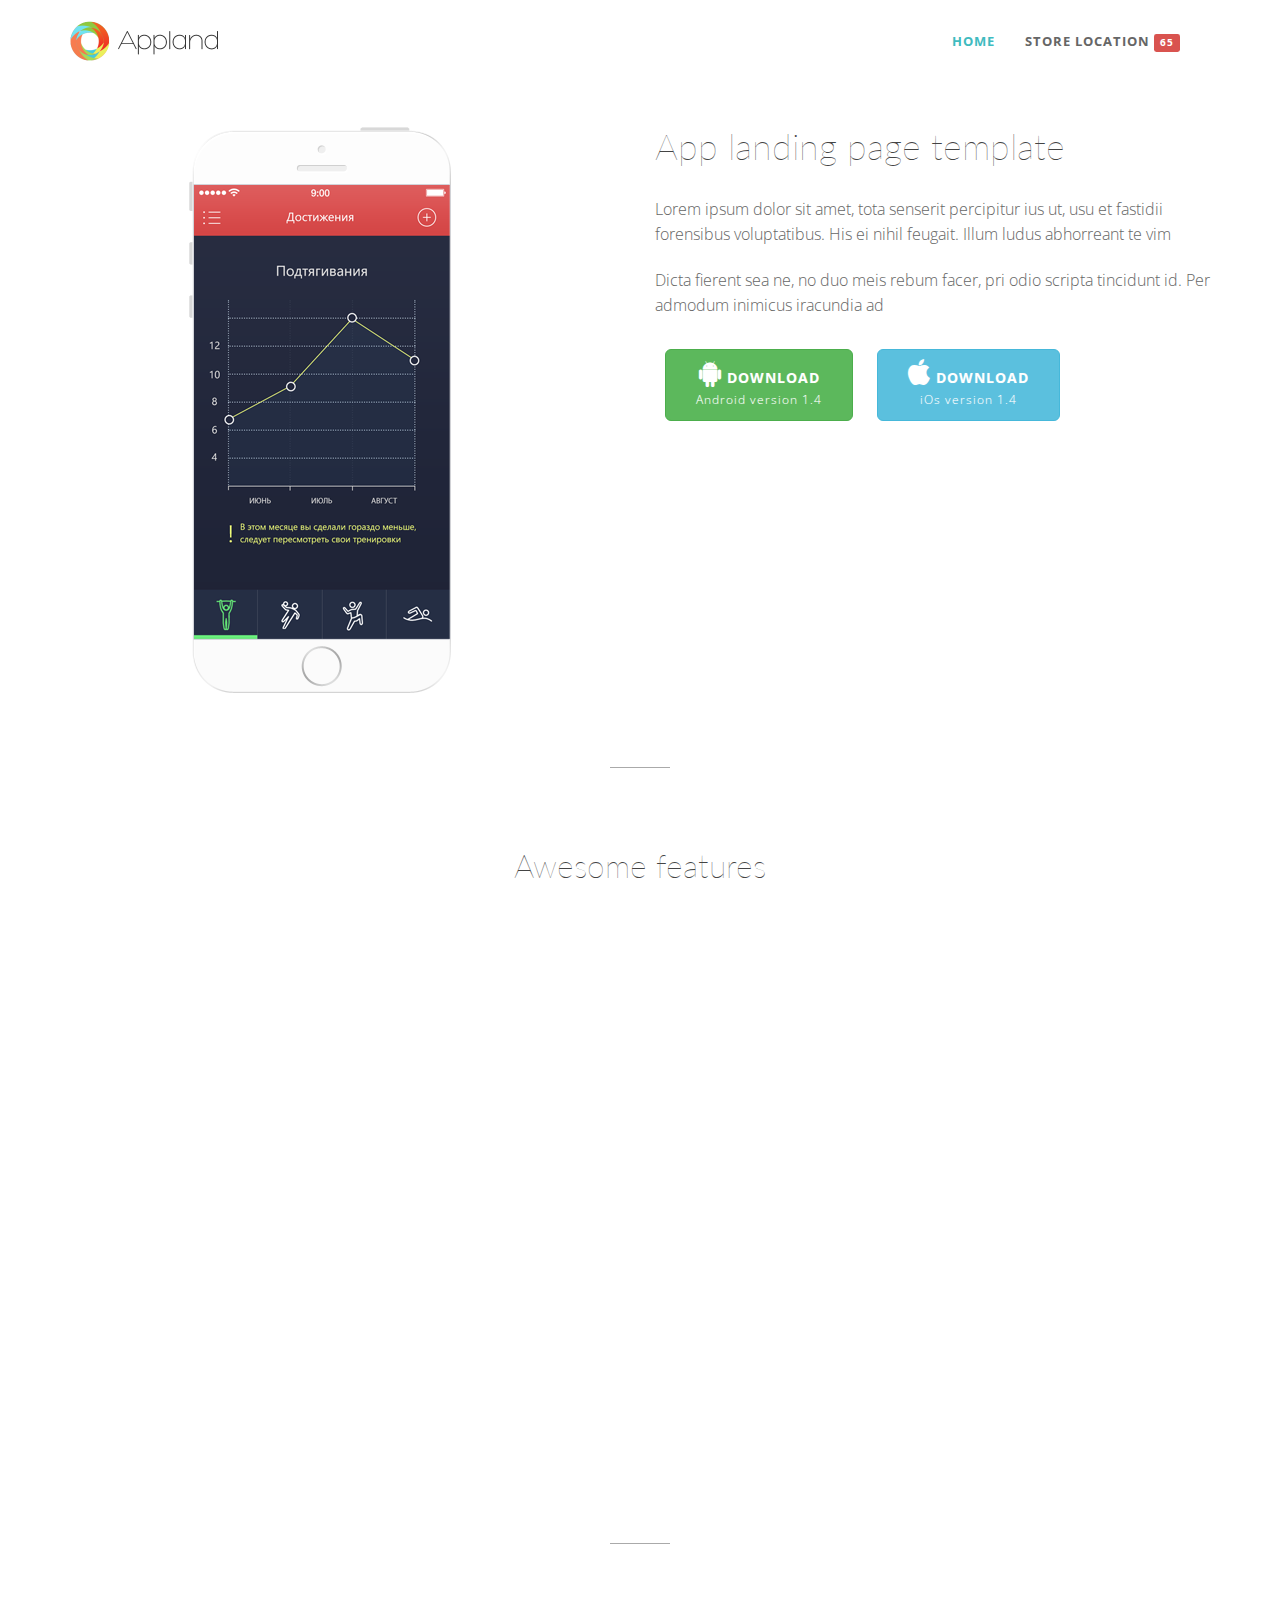
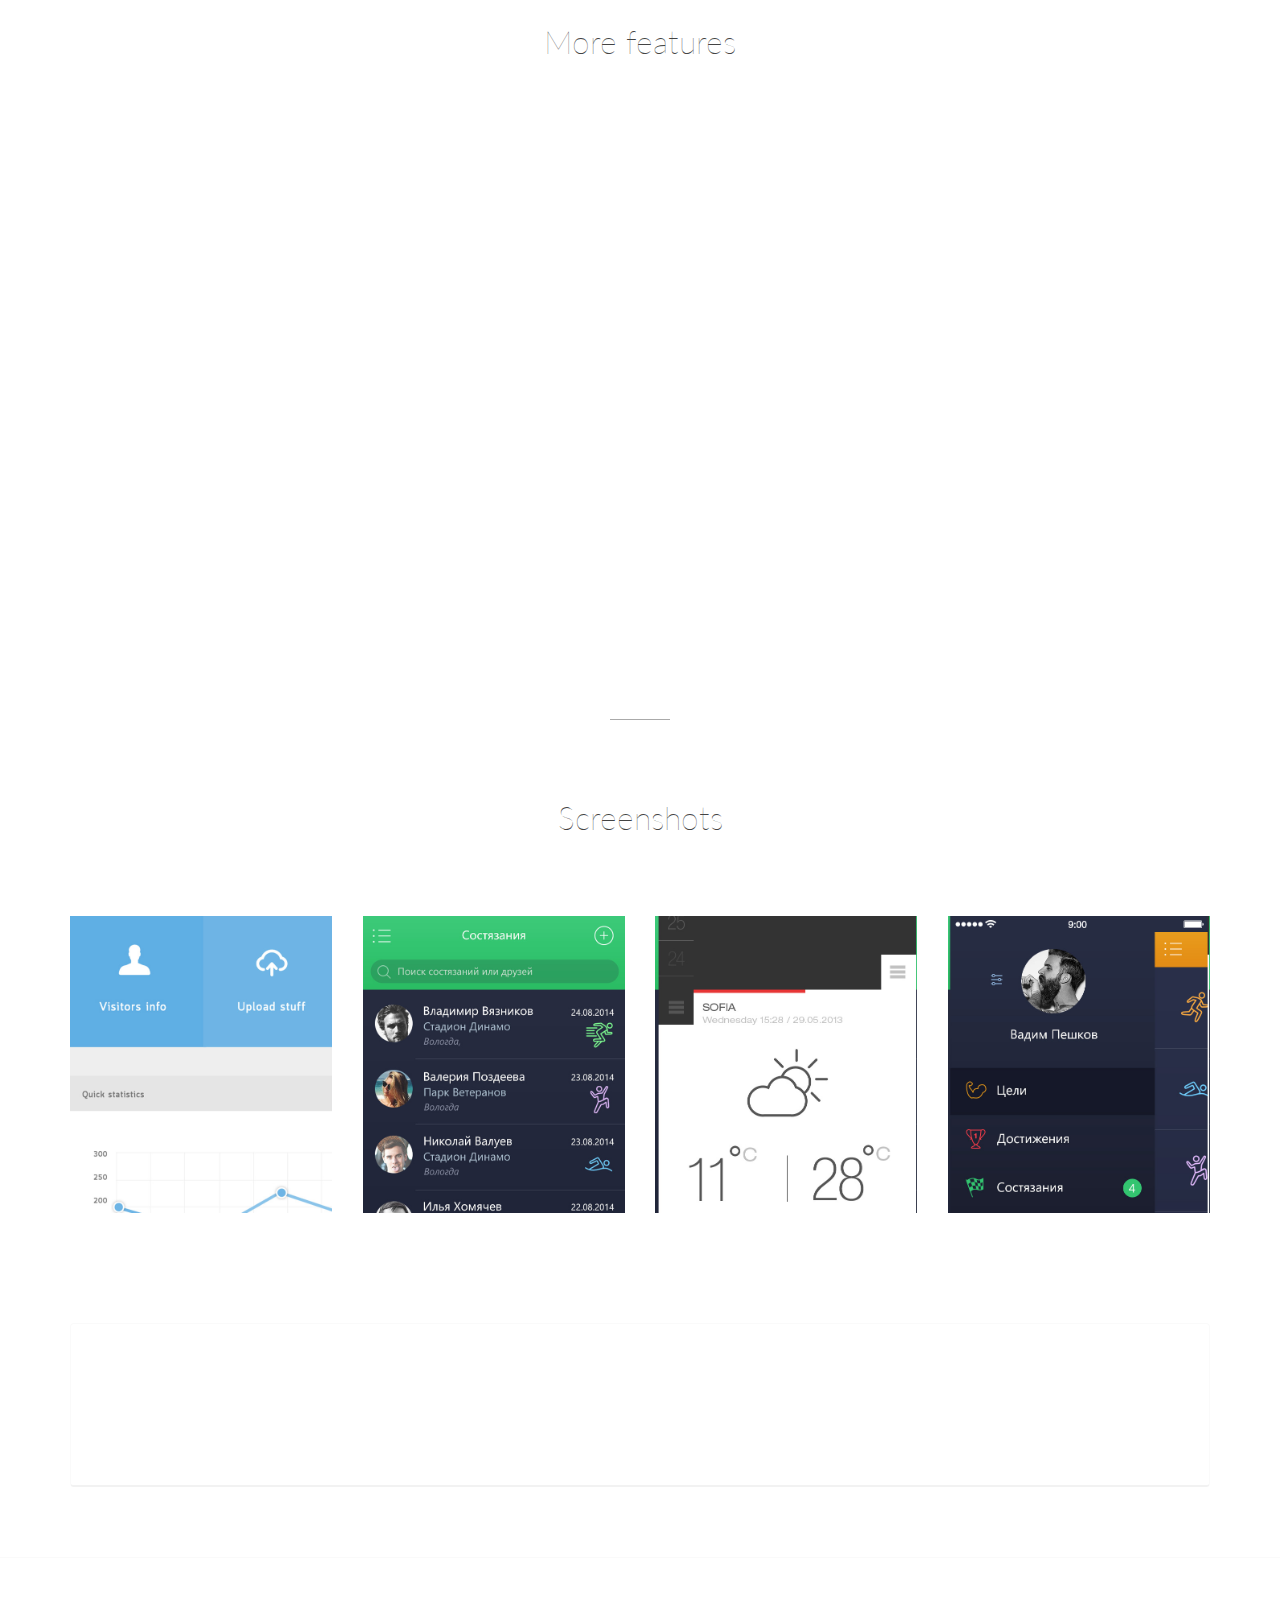
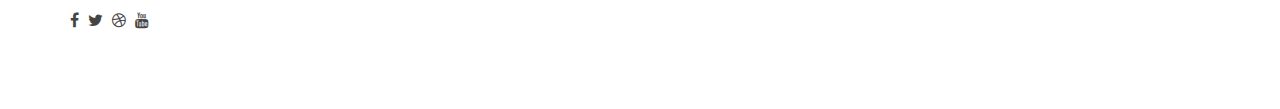
==== albanianenglish/index.html @ ffccd9a3 "1" ====
<!DOCTYPE html>
<html lang="en">

<head>
    <meta charset="utf-8">
    <meta name="viewport" content="width=device-width, initial-scale=1.0">
    <meta name="description" content="">
    <meta name="author" content="">

    <title>Appland landing page template for app</title>
	
    <!-- css -->
    <link href="css/bootstrap.min.css" rel="stylesheet" type="text/css">
    <link href="font-awesome/css/font-awesome.min.css" rel="stylesheet" type="text/css" />
	<link href="css/nivo-lightbox.css" rel="stylesheet" />
	<link href="css/nivo-lightbox-theme/default/default.css" rel="stylesheet" type="text/css" />
	<link href="css/animate.css" rel="stylesheet" />
    <link href="css/style.css" rel="stylesheet">

	<!-- template skin -->
	<link id="t-colors" href="color/default.css" rel="stylesheet">
    
    <!-- =======================================================
        Theme Name: Appland
        Theme URL: https://bootstrapmade.com/free-bootstrap-app-landing-page-template/
        Author: BootstrapMade
        Author URL: https://bootstrapmade.com
    ======================================================= -->
</head>

<body id="page-top" data-spy="scroll" data-target=".navbar-custom">


<div id="wrapper">
	
    <nav class="navbar navbar-custom" role="navigation">
        <div class="container navigation">
		
            <div class="navbar-header page-scroll">
                <button type="button" class="navbar-toggle" data-toggle="collapse" data-target=".navbar-main-collapse">
                    <i class="fa fa-bars"></i>
                </button>
                <a class="navbar-brand" href="index.html">
                    <img src="img/logo.png" alt="" width="150" height="40" />
                </a>
            </div>

            <!-- Collect the nav links, forms, and other content for toggling -->
            <div class="collapse navbar-collapse navbar-right navbar-main-collapse">
			  <ul class="nav navbar-nav">
				<li><div id="cart"></div></li>
				<li class="active"><a href="#intro">Home</a></li>
				<li><a href="#">Store location <span class="label label-danger">65</span></a> </li>

			  </ul>
            </div>
            <!-- /.navbar-collapse -->

        </div>
        <!-- /.container -->
    </nav>
	
	<!-- Section: intro -->
    <section id="intro" class="intro">
		<div class="intro-content">
			<div class="container">
				
				<div class="row">
					<div class="col-sm-6 col-md-6 col-lg-6">
					<div class="wow fadeInDown" data-wow-offset="0" data-wow-delay="0.1s">
						<img src="img/iphone.png" class="img-responsive" alt="" />

					</div>
					</div>
					<div class="col-sm-6 col-md-6 col-lg-6 slogan">
						<div class="wow fadeInUp" data-wow-duration="2s" data-wow-delay="0.2s">
						<h2>App landing page template</h2>
						<p>
						Lorem ipsum dolor sit amet, tota senserit percipitur ius ut, usu et fastidii forensibus voluptatibus. His ei nihil feugait. Illum ludus abhorreant te vim
						
						</p>
						<p>
						Dicta fierent sea ne, no duo meis rebum facer, pri odio scripta tincidunt id. Per admodum inimicus iracundia ad
						</p>
						</div>
						<div class="buttons">
						<a href="#" class="btn btn-success btn-lg wow fadeInLeft" data-wow-duration="2s" data-wow-delay="0.2s"><i class="fa fa-android fa-2x"></i> Download<br /> <small>Android version 1.4</small></a>
						<a href="#" class="btn btn-info btn-lg wow fadeInRight" data-wow-duration="3s" data-wow-delay="0.3s"><i class="fa fa-apple fa-2x"></i> Download <br /> <small>iOs version 1.4</small></a>
						</div>
						
					</div>					
				</div>		
			</div>
		</div>		
    </section>
	
	<!-- /Section: intro -->
	<div class="divider-short"></div>
	
    <section id="content1" class="home-section">
	
		<div class="container">
			<div class="row text-center heading">
				<h3>Awesome features</h3>
			</div>
			
			
			<div class="row">
				<div class="col-md-6">
					<div class="wow fadeInLeft" data-wow-delay="0.2s">
						<img src="img/img-1.png" alt="" class="img-responsive" />
					</div>
				</div>
				<div class="col-md-6">
					<div class="wow fadeInRight" data-wow-delay="0.3s">
						<div class="features">							
							<i class="fa fa-check fa-2x circled bg-skin float-left"></i>
							<h5>Modern interface</h5>
							<p>
							Lorem ipsum dolor sit amet, nec te mollis utroque honestatis, ut utamur molestiae vix, graecis eligendi ne.
							</p>
						</div>
						<div class="features">							
							<i class="fa fa-check fa-2x circled bg-skin float-left"></i>
							<h5>Easy to use</h5>
							<p>
							Lorem ipsum dolor sit amet, nec te mollis utroque honestatis, ut utamur molestiae vix, graecis eligendi ne.
							</p>
						</div>
						<div class="features">							
							<i class="fa fa-check fa-2x circled bg-skin float-left"></i>
							<h5>Free updates</h5>
							<p>
							Lorem ipsum dolor sit amet, nec te mollis utroque honestatis, ut utamur molestiae vix, graecis eligendi ne.
							</p>
						</div>
					</div>
				</div>
			</div>
		</div>

	</section>
	<!-- /Section: content -->
	
	<div class="divider-short"></div>
	
    <section id="content2" class="home-section">
	
		<div class="container">
			<div class="row text-center heading">
				<h3>More features</h3>
			</div>
			
			
			<div class="row">
				<div class="col-md-6">
					<div class="wow fadeInLeft" data-wow-delay="0.2s">
						<p>
						Lorem ipsum dolor sit amet, ipsum vocent reprimique ad eos, ludus option signiferumque an pro. Id case quaestio mei, an ipsum offendit vel, ex ius quis comprehensam. Eu per illud modus fabellas, eam an brute gubergren repudiandae.
						</p>
						<p>
						Eam voluptua assentior ea, an eirmod sensibus scribentur vel. Elit nonumy indoctum per eu. Feugait omittantur ne qui, commodo invidunt ea nam
						</p>
						<div class="divider-short marginbot-30 margintop-30"></div>
						<div class="features">							
							<i class="fa fa-android fa-2x circled bg-skin float-left"></i>
							<h5>Android application</h5>
						</div>
						<div class="features">							
							<i class="fa fa-apple fa-2x circled bg-skin float-left"></i>
							<h5>For Apple iOs</h5>
						</div>
						<div class="features">							
							<i class="fa fa-windows fa-2x circled bg-skin float-left"></i>
							<h5>Windows version</h5>
						</div>
					</div>
				</div>
				<div class="col-md-6">
					<div class="wow fadeInRight" data-wow-delay="0.3s">
						<img src="img/img-2.png" alt="" class="img-responsive" />
					</div>
				</div>

			</div>
		</div>

	</section>
	<!-- /Section: content -->
	
	<div class="divider-short"></div>
    <section id="works" class="home-section text-center">
		<div class="container">
			<div class="row text-center heading">
				<h3>Screenshots</h3>
			</div>
            <div class="row">
                <div class="col-sm-12 col-md-12 col-lg-12" >

                    <div class="row gallery-item">
                        <div class="col-md-3">
							<a href="img/works/1.jpg" title="This is an image title" data-lightbox-gallery="gallery1" data-lightbox-hidpi="img/works/1@2x.jpg">
								<img src="img/works/1.jpg" class="img-responsive" alt="img">
							</a>
						</div>
						<div class="col-md-3">
							<a href="img/works/2.jpg" title="This is an image title" data-lightbox-gallery="gallery1" data-lightbox-hidpi="img/works/1@2x.jpg">
								<img src="img/works/2.jpg" class="img-responsive" alt="img">
							</a>
						</div>
						<div class="col-md-3">
							<a href="img/works/3.jpg" title="This is an image title" data-lightbox-gallery="gallery1" data-lightbox-hidpi="img/works/1@2x.jpg">
								<img src="img/works/3.jpg" class="img-responsive" alt="img">
							</a>
						</div>
						<div class="col-md-3">
							<a href="img/works/4.jpg" title="This is an image title" data-lightbox-gallery="gallery1" data-lightbox-hidpi="img/works/1@2x.jpg">
								<img src="img/works/4.jpg" class="img-responsive" alt="img">
							</a>
						</div>
					</div>
	
                </div>
            </div>	
		</div>
	</section>


	<section id="callaction" class="home-section paddingtop-40">	
           <div class="container">
				<div class="row">
					<div class="col-md-12">
						<div class="callaction">
							<div class="row">
								<div class="col-md-8">
									<div class="wow fadeInUp" data-wow-delay="0.1s">
									<div class="cta-text">
									<h3>Need more advanced features?</h3>
									<p>Lorem ipsum dolor sit amet consectetur adipiscing elit uisque interdum ante eget faucibus. </p>
									</div>
									</div>
								</div>
								<div class="col-md-4">
									<div class="wow lightSpeedIn" data-wow-delay="0.1s">
										<div class="cta-btn">
										<a href="#" class="btn btn-skin btn-lg">Contact us</a>	
										</div>
									</div>
								</div>
							</div>
						</div>
					</div>
				</div>
            </div>
	</section>	

	<footer>
	

		<div class="sub-footer">
		<div class="container">
			<div class="row">
				<div class="col-sm-6 col-md-6 col-lg-6">
					<ul class="social">
						<li><a href="#"><i class="fa fa-facebook"></i></a></li>
						<li><a href="#"><i class="fa fa-twitter"></i></a></li>
						<li><a href="#"><i class="fa fa-dribbble"></i></a></li>
						<li><a href="#"><i class="fa fa-youtube"></i></a></li>
					</ul>
				
					<div class="wow fadeInLeft" data-wow-delay="0.1s">
					<div class="text-left">
					<p>&copy;Copyright - Appland. All rights reserved.</p>
					</div>
					</div>
				</div>
				<div class="col-sm-6 col-md-6 col-lg-6">
					<div class="wow fadeInRight" data-wow-delay="0.1s">
    					<div class="text-right margintop-30">
    						<div class="credits">
                                <!-- 
                                    All the links in the footer should remain intact. 
                                    You can delete the links only if you purchased the pro version.
                                    Licensing information: https://bootstrapmade.com/license/
                                    Purchase the pro version form: https://bootstrapmade.com/buy/?theme=Appland
                                -->
                                <a href="https://bootstrapmade.com/free-one-page-bootstrap-themes-website-templates/">One Page Bootstrap Themes</a> by <a href="https://bootstrapmade.com/">BootstrapMade</a>
                            </div>
    					</div>
					</div>
				</div>
			</div>	
		</div>
		</div>
	</footer>

</div>
<a href="#" class="scrollup"><i class="fa fa-angle-up active"></i></a>

	<!-- Core JavaScript Files -->
    <script src="js/jquery.min.js"></script>	 
    <script src="js/bootstrap.min.js"></script>
    <script src="js/jquery.easing.min.js"></script>
	<script src="js/wow.min.js"></script>
	<script src="js/jquery.scrollTo.js"></script>
	<script src="js/nivo-lightbox.min.js"></script>
    <script src="js/custom.js"></script>
    
</body>

</html>
---- albanianenglish/css/nivo-lightbox-theme/default/default.css ----
/*
 * Nivo Lightbox Default Theme v1.0
 * http://dev7studios.com/nivo-lightbox
 *
 * Copyright 2013, Dev7studios
 * Free to use and abuse under the MIT license.
 * http://www.opensource.org/licenses/mit-license.php
 */
 
.nivo-lightbox-theme-default.nivo-lightbox-overlay { 
	background: #666;
	background: rgba(0,0,0,0.6); 
}
.nivo-lightbox-theme-default .nivo-lightbox-content.nivo-lightbox-loading { background: url(loading.gif) no-repeat 50% 50%; }

.nivo-lightbox-theme-default .nivo-lightbox-nav {
	top: 10%;
	width: 8%;
	height: 80%;
	text-indent: -9999px;
	background-repeat: no-repeat;
	background-position: 50% 50%;
	opacity: 0.5;
}
.nivo-lightbox-theme-default .nivo-lightbox-nav:hover { 
	opacity: 1; 
	background-color: rgba(0,0,0,0.5);
}
.nivo-lightbox-theme-default .nivo-lightbox-prev { 
	background-image: url(prev.png); 
	border-radius: 0 3px 3px 0;
}
.nivo-lightbox-theme-default .nivo-lightbox-next { 
	background-image: url(next.png); 
	border-radius: 3px 0 0 3px;
}

.nivo-lightbox-theme-default .nivo-lightbox-close {
	display: block;
	background: url(close.png) no-repeat 5px 5px;
	width: 16px;
	height: 16px;
	text-indent: -9999px;
	padding: 5px;
	opacity: 0.5;
}
.nivo-lightbox-theme-default .nivo-lightbox-close:hover { opacity: 1; }

.nivo-lightbox-theme-default .nivo-lightbox-title-wrap { bottom: -7%; }
.nivo-lightbox-theme-default .nivo-lightbox-title {
	font: 14px/20px 'Helvetica Neue', Helvetica, Arial, sans-serif;
	font-style: normal;
	font-weight: normal;
	background: #000;
	color: #fff;
	padding: 7px 15px;
	border-radius: 30px;
}

.nivo-lightbox-theme-default .nivo-lightbox-image img {
	background: #fff;
	-webkit-box-shadow: 0px 1px 1px rgba(0,0,0,0.4);
	   -moz-box-shadow: 0px 1px 1px rgba(0,0,0,0.4);
	        box-shadow: 0px 1px 1px rgba(0,0,0,0.4);
}
.nivo-lightbox-theme-default .nivo-lightbox-ajax,
.nivo-lightbox-theme-default .nivo-lightbox-inline {
	background: #fff;
	padding: 40px;
	-webkit-box-shadow: 0px 1px 1px rgba(0,0,0,0.4);
	   -moz-box-shadow: 0px 1px 1px rgba(0,0,0,0.4);
	        box-shadow: 0px 1px 1px rgba(0,0,0,0.4);
}

@media (-webkit-min-device-pixel-ratio: 1.3),
       (-o-min-device-pixel-ratio: 2.6/2),
       (min--moz-device-pixel-ratio: 1.3),
       (min-device-pixel-ratio: 1.3),
       (min-resolution: 1.3dppx) {

	.nivo-lightbox-theme-default .nivo-lightbox-content.nivo-lightbox-loading { 
		background-image: url(loading@2x.gif); 
		background-size: 32px 32px;
	}
	.nivo-lightbox-theme-default .nivo-lightbox-prev { 
		background-image: url(prev@2x.png); 
		background-size: 48px 48px;
	}
	.nivo-lightbox-theme-default .nivo-lightbox-next { 
		background-image: url(next@2x.png); 
		background-size: 48px 48px;
	}
	.nivo-lightbox-theme-default .nivo-lightbox-close { 
		background-image: url(close@2x.png); 
		background-size: 16px 16px;
	}
	
}
---- albanianenglish/css/style.css ----
/*
    Theme Name: Appland
    Theme URL: https://bootstrapmade.com/free-bootstrap-app-landing-page-template/
    Author: BootstrapMade
    Author URL: https://bootstrapmade.com
*/

/* ==== Google font ==== */
@import url('https://fonts.googleapis.com/css?family=Open+Sans:400,300,300italic,600,700,800|Lato:100,400,300,700');
/* --- pe-icon-7-stroke --- */


body {
    width: 100%;
    height: 100%;
    font-family: 'Open Sans', sans-serif;
	font-weight: 300;
    color: #666;
    background: #fff;
	font-size: 16px;
    line-height: 1.6em;
}

html {
    width: 100%;
    height: 100%;
}

label,
input,
button,
select,
textarea {
  font-family: 'Open Sans', sans-serif;
  font-size: inherit;
  line-height: inherit;
}

.float-left{
	float: left;
}

.float-right{
	float: right;
}


/* ===========
layout
============= */
#wrapper.boxed {
	margin: 0 auto;
	background-color: #fff;
	
}
@media (max-width: 767px) {
	#wrapper.boxed {
		width: 100%;
	}
}
@media (min-width: 768px) {
	#wrapper.boxed {
		width: 810px;
	}
}
@media (min-width: 992px) {
	#wrapper.boxed {
		width: 1030px;
	}
}
@media (min-width: 1200px) {
	#wrapper.boxed {
		width: 1230px;
	}
}

/* ===========
Typo
============= */

h1 {
	font-size: 38px;
}
h2 {
	font-size: 36px;
}
h3 {
	font-size: 32px;
}
h4 {
	font-size: 28px;
}
h5 {
	font-size: 24px;
}
h6 {
	font-size: 20px;
}

h1,
h2,
h3,
h4,
h5,
h6 {
    margin: 0 0 40px;
    font-family: 'Lato', sans-serif;
    font-weight: 100;
	color: #444;
	line-height: 1.1em;
}

h1.h-xlight,h2.h-xlight,h3.h-xlight ,h4.h-xlight ,h5.h-xlight ,h6.h-xlight  {
	font-weight: 100;
}

h1.h-light,h2.h-light,h3.h-light ,h4.h-light ,h5.h-light ,h6.h-light  {
	font-weight: 300;
}

h1.h-normal,h2.h-normal,h3.h-normal ,h4.h-normal ,h5.h-normal ,h6.h-normal  {
	font-weight: 400;
}

h1.h-medium,h2.h-medium,h3.h-medium ,h4.h-medium ,h5.h-medium ,h6.h-medium  {
	font-weight: 500;
}

h1.h-bold,h2.h-bold,h3.h-bold ,h4.h-bold ,h5.h-bold ,h6.h-bold  {
	font-weight: 700;
}

h1.h-ultra,h2.h-ultra,h3.h-ultra ,h4.h-ultra ,h5.h-ultra ,h6.h-ultra  {
	font-weight: 900;
}


h1.font-light,h2.font-light,h3.font-light,h4.font-light,h5.font-light,h6.font-light {
	color: #fff;
}

.big-heading {
	font-size: 48px;
	font-weight: 700;
}

p {
    margin: 0 0 20px;

}

p.medium {
	font-weight: 500;
}

p.bold {
	font-weight: 700;
}

p.ultra {
	font-weight: 900;
}

.highlight-light {
	background-color: rgba(255,255,255,.5);
	padding: 20px;
	display: inline-block;
	color: #111;
}

.highlight-dark {
	background-color: rgba(0,0,0,.5);
	padding: 20px;
	display: inline-block;
	color: #fff;
}

.highlight-color {
	padding: 2px 5px;
	display: inline-block;
	color: #fff;
}

a {
    color: #666;
    -webkit-transition: all .2s ease-in-out;
    -moz-transition: all .2s ease-in-out;
    transition: all .2s ease-in-out;
}

a:hover,
a:focus {
    text-decoration: none;
}

blockquote {
  padding: 10px 20px;
  margin: 0 0 20px;
  font-size: 24px;
	line-height: 1.5em;
  font-weight: 300;
  color: #999;
}

blockquote.bg-light {
	background-color: rgba(255,255,255,.8);
	padding: 20px;
	color: #222;
}

blockquote.bg-dark {
	background-color: rgba(0,0,0,.8);
	padding: 20px;
}

blockquote strong {
  font-weight: 700;
}




.light {
    font-weight: 400;
}

/* Credit to bootsnipp.com for the css for the color graph */
.colorgraph {
  height: 5px;
  border-top: 0;
  background: #c4e17f;
  margin:0;
  padding-bottom:0;
  background-image: -webkit-linear-gradient(left, #c4e17f, #c4e17f 12.5%, #f7fdca 12.5%, #f7fdca 25%, #fecf71 25%, #fecf71 37.5%, #f0776c 37.5%, #f0776c 50%, #db9dbe 50%, #db9dbe 62.5%, #c49cde 62.5%, #c49cde 75%, #669ae1 75%, #669ae1 87.5%, #62c2e4 87.5%, #62c2e4);
  background-image: -moz-linear-gradient(left, #c4e17f, #c4e17f 12.5%, #f7fdca 12.5%, #f7fdca 25%, #fecf71 25%, #fecf71 37.5%, #f0776c 37.5%, #f0776c 50%, #db9dbe 50%, #db9dbe 62.5%, #c49cde 62.5%, #c49cde 75%, #669ae1 75%, #669ae1 87.5%, #62c2e4 87.5%, #62c2e4);
  background-image: -o-linear-gradient(left, #c4e17f, #c4e17f 12.5%, #f7fdca 12.5%, #f7fdca 25%, #fecf71 25%, #fecf71 37.5%, #f0776c 37.5%, #f0776c 50%, #db9dbe 50%, #db9dbe 62.5%, #c49cde 62.5%, #c49cde 75%, #669ae1 75%, #669ae1 87.5%, #62c2e4 87.5%, #62c2e4);
  background-image: linear-gradient(to right, #c4e17f, #c4e17f 12.5%, #f7fdca 12.5%, #f7fdca 25%, #fecf71 25%, #fecf71 37.5%, #f0776c 37.5%, #f0776c 50%, #db9dbe 50%, #db9dbe 62.5%, #c49cde 62.5%, #c49cde 75%, #669ae1 75%, #669ae1 87.5%, #62c2e4 87.5%, #62c2e4);
}


/* ===========
Navigation
============= */

.navbar-brand {
  padding-top: 15px;
  margin-top: 5px;
  padding-bottom: 0;
}

.navbar-brand.reduce {
	margin-top:0;
  padding-top: 5px;
	padding-bottom: 5px;
 	-webkit-transition: all .4s ease-in-out;
    -moz-transition: all .4s ease-in-out;
    transition: all .4s ease-in-out;
}


.navbar.navbar-custom {
	width: inherit;
	margin: 0 auto;
	padding-bottom:0;
}


.navbar {
    margin-bottom: 0;
    border-bottom: 1px solid rgba(255,255,255,.3);	
	
}



.navbar-brand {
    font-weight: 700;
}

.navbar-brand:focus {
    outline: 0;
}

.navbar.navbar-custom.navbar-fixed-top  {
	background: #fff;
}

.navbar-custom.top-nav-collapse .nav.navbar-nav {
    background-color: rgba(0,0,0,0);
}

.navbar.navbar-custom {
	padding-top: 0;
}

.navbar.navbar-custom ul.nav.navbar-nav {
	margin-top: 15px;
 	-webkit-transition: all .4s ease-in-out;
    -moz-transition: all .4s ease-in-out;
    transition: all .4s ease-in-out;
}
.navbar.navbar-custom.top-nav-collapse ul.nav.navbar-nav {
	margin-top: 0;
 	-webkit-transition: all .4s ease-in-out;
    -moz-transition: all .4s ease-in-out;
    transition: all .4s ease-in-out;
}

.navbar-custom ul.nav li a {
	font-size: 13px;
	letter-spacing: 1px;
    color: #666;
	text-transform: uppercase;
	font-weight: 700;
	background: transparent;
}


.navbar.navbar-custom.top-nav-collapse {
	background: #fff;
	
}

.navbar-custom.top-nav-collapse ul.nav li a {
	-webkit-transition: all .2s ease-in-out;
    -moz-transition: all .2s ease-in-out;
    transition: all .2s ease-in-out;
	color: #444;
}

.navbar-custom ul.nav ul.dropdown-menu {
	border-radius: 0;	
	margin-top: 16px;
}

.navbar-custom ul.nav ul.dropdown-menu li {
	border-bottom: 1px solid #f5f5f5;

}

.navbar-custom ul.nav ul.dropdown-menu li:last-child{
	border-bottom: none;
}

.navbar-custom ul.nav ul.dropdown-menu li a {
	padding: 10px 20px;
	font-size: 13px;
	text-transform: uppercase;
}

.navbar-custom ul.nav ul.dropdown-menu li a:hover {
	background: #fefefe;
}

.navbar-custom.top-nav-collapse ul.nav ul.dropdown-menu li a {
	color: #666;
}

.navbar-custom .nav li a:hover,.navbar-custom .nav li a:focus  {
    -webkit-transition: background .3s ease-in-out;
    -moz-transition: background .3s ease-in-out;
    transition: background .3s ease-in-out;
}



.navbar-custom.navbar-fixed-top .nav li a:hover,
.navbar-custom.navbar-fixed-top .nav li a:focus,
.navbar-custom.navbar-fixed-top .nav li.active a,
.navbar-custom.navbar-fixed-top .nav li.active {
    outline: 0;
	background: none;
}
.navbar-custom.top-nav-collapse .nav li a:hover,
.navbar-custom.top-nav-collapse .nav li a:focus,
.navbar-custom.top-nav-collapse .nav li.active {
    outline: 0;
    background-color: rgba(255,255,255,.2);
}

.navbar-toggle {
    padding: 4px 6px;
    font-size: 14px;
    color: #fff;
}

.navbar-toggle:focus,
.navbar-toggle:active {
    outline: 0;
}


/* loader */
#page-loader { 
	position: fixed; 
	top: 0; 
	left: 0; 
	height: 100%; 
	width: 100%; 
	background: white; 
	z-index: 9999; 
}
#page-loader img {
	margin: 100px auto; 
	display: block;
}

.loader { 
	text-align: center; 
	margin: auto; 
	position: absolute; 
	top: 0; 
	bottom: 0; 
	left: 0; 
	right: 0;
	height: 40px;
}
.loader { text-align: center; margin: auto; position: absolute; top: 0; bottom: 0; left: 0; right: 0; height: 40px; }
.loader span { display: block; font: 14px "Montserrat", sans-serif; text-transform: uppercase; margin-bottom: 20px; }

.spinner { margin: 0 auto; width: 40px; height: 40px; position: relative; }

.con1 > div, .con2 > div, .con3 > div { width: 7px; height: 7px; border-radius: 100%; position: absolute; -webkit-animation: bouncedelay 1.2s infinite ease-in-out; animation: bouncedelay 1.2s infinite ease-in-out; /* Prevent first frame from flickering when animation starts */ -webkit-animation-fill-mode: both; animation-fill-mode: both; }

.spinner .spinner-container { position: absolute; width: 100%; height: 100%; }

.con2 { -webkit-transform: rotateZ(45deg); transform: rotateZ(45deg); }

.con3 { -webkit-transform: rotateZ(90deg); transform: rotateZ(90deg); }

.circle1 { top: 0; left: 0; }

.circle2 { top: 0; right: 0; }

.circle3 { right: 0; bottom: 0; }

.circle4 { left: 0; bottom: 0; }

.con2 .circle1 { -webkit-animation-delay: -1.1s; animation-delay: -1.1s; }

.con3 .circle1 { -webkit-animation-delay: -1.0s; animation-delay: -1.0s; }

.con1 .circle2 { -webkit-animation-delay: -0.9s; animation-delay: -0.9s; }

.con2 .circle2 { -webkit-animation-delay: -0.8s; animation-delay: -0.8s; }

.con3 .circle2 { -webkit-animation-delay: -0.7s; animation-delay: -0.7s; }

.con1 .circle3 { -webkit-animation-delay: -0.6s; animation-delay: -0.6s; }

.con2 .circle3 { -webkit-animation-delay: -0.5s; animation-delay: -0.5s; }

.con3 .circle3 { -webkit-animation-delay: -0.4s; animation-delay: -0.4s; }

.con1 .circle4 { -webkit-animation-delay: -0.3s; animation-delay: -0.3s; }

.con2 .circle4 { -webkit-animation-delay: -0.2s; animation-delay: -0.2s; }

.con3 .circle4 { -webkit-animation-delay: -0.1s; animation-delay: -0.1s; }

@-webkit-keyframes bouncedelay { 0%, 80%, 100% { -webkit-transform: scale(0); }
  40% { -webkit-transform: scale(1); } }

@keyframes bouncedelay { 0%, 80%, 100% { transform: scale(0); -webkit-transform: scale(0); }
  40% { transform: scale(1); -webkit-transform: scale(1); } }

@keyframes boxSpin{
  0%{
    transform: translate(-10px, 0px);
  }
  25%{
    transform: translate(10px, 10px);
  }
  50%{
    transform: translate(10px, -10px);
  }
  75%{
    transform: translate(-10px, -10px);
  }
  100%{
    transform: translate(-10px, 10px);
  }
}


@keyframes shadowSpin{
  0%{
    box-shadow: 10px -10px #39CCCC, -10px 10px #FFDC00;
  }
  25%{
    box-shadow: 10px 10px #39CCCC, -10px -10px #FFDC00;
  }
  50%{
    box-shadow: -10px 10px #39CCCC, 10px -10px #FFDC00;
  }
  75%{
    box-shadow: -10px -10px #39CCCC, 10px 10px #FFDC00;
  }
  100%{
    box-shadow: 10px -10px #39CCCC, -10px 10px #FFDC00;
  }
}

#load {
	z-index: 9999;
  background-color: #FF4136;
  opacity: 0.75;
  width: 10px;
  height: 10px;
  position: absolute;
  top: 50%;
  margin: -5px auto 0 auto;
  left: 0;
  right: 0;
  border-radius: 0px;
  border: 5px solid #FF4136;
  box-shadow: 10px 0px #39CCCC, 10px 0px #01FF70;
  animation: shadowSpin 1s ease-in-out infinite;
}

/* misc */
hr {
  border-top: 1px solid #fafafa;
}

hr.bold {
  border-top: 3px solid #eee;
}

.divider-short {
	display: block;
	width: 60px;
	height: 1px;
	margin: 0 auto;
	margin-top: 10px;
	margin-bottom: 10px;
}

.dividersolid {
	border-top: 1px solid #eee;
	margin: 30px 0 30px;
}

/* margins */
.marginbot-0{margin-bottom:0 !important;}
.marginbot-10{margin-bottom:10px !important;}
.marginbot-20{margin-bottom:20px !important;}
.marginbot-30{margin-bottom:30px !important;}
.marginbot-40{margin-bottom:40px !important;}
.marginbot-50{margin-bottom:50px !important;}
.marginbot-60{margin-bottom:60px !important;}
.marginbot-70{margin-bottom:70px !important;}
.marginbot-80{margin-bottom:80px !important;}
.marginbot-90{margin-bottom:90px !important;}
.marginbot-100{margin-bottom:100px !important;}

.margintop-0{margin-top:0 !important;}
.margintop-10{margin-top:10px !important;}
.margintop-20{margin-top:20px !important;}
.margintop-30{margin-top:30px !important;}
.margintop-40{margin-top:40px !important;}
.margintop-45{margin-top:45px !important;}
.margintop-50{margin-top:50px !important;}

/* padding */
.paddingtop-0{padding-top:0 !important;}
.paddingtop-10{padding-top:10px !important;}
.paddingtop-20{padding-top:20px !important;}
.paddingtop-30{padding-top:30px !important;}
.paddingtop-40{padding-top:40px !important;}
.paddingtop-50{padding-top:50px !important;}
.paddingtop-60{padding-top:60px !important;}
.paddingtop-70{padding-top:70px !important;}
.paddingtop-80{padding-top:80px !important;}
.paddingtop-90{padding-top:90px !important;}
.paddingtop-100{padding-top:100px !important;}

.paddingbot-0{padding-bottom:0 !important;}
.paddingbot-10{padding-bottom:10px !important;}
.paddingbot-20{padding-bottom:20px !important;}
.paddingbot-30{padding-bottom:30px !important;}
.paddingbot-40{padding-bottom:40px !important;}
.paddingbot-50{padding-bottom:50px !important;}
.paddingbot-60{padding-bottom:60px !important;}
.paddingbot-70{padding-bottom:70px !important;}
.paddingbot-80{padding-bottom:80px !important;}
.paddingbot-90{padding-bottom:90px !important;}
.paddingbot-100{padding-bottom:100px !important;}


/* ===========================
--- General sections
============================ */

.home-section {
    padding: 70px 0 70px;
	display:block;
    position:relative;
    z-index:120;
	background-color: #fff;
}

.home-section .heading {
	margin-bottom: 40px;
}



.home-section.nopadding {
    padding-top: 0;
    padding-bottom: 0;
	display:block;
    position:relative;
    z-index:120;
}
.home-section.nopadding-bot {
    padding-bottom: 0;
}
.home-section.nopadding-top {
    padding-top: 0;
}

.inner-section {
    padding-top: 110px;
    padding-bottom: 110px;
}


.home-section.nopadd-bot {
    padding-bottom: 0;
}


.section-heading h2 {
	margin-bottom: 10px;
}

.section-heading p {
	font-weight: 300;
	font-size: 20px;
	line-height: 1.6em;
}

.color-dark .section-heading h2 {
	color: #111;
}
.color-dark .section-heading p {
	color: #444;
}

.divider-short,.color-dark .divider-short,.bg-gray .divider-short {
	background: #aaa;
}

.color-light .divider-short {
	background: #fefefe;
}



.color-light .section-heading h2 {
	color: #fff;
}
.color-light .section-heading p {
	color: #fefefe;
}

.color-light blockquote,.color-light p {
	color: #fefefe;
}

/* --- section bg var --- */

.bg-white {
	background: #fff;
}

.bg-gray {
	background: #fafafa;
}


.bg-dark {
	background: #404040;
}

/* --- section color var --- */

.text-light {
	color: #fff;
}



/* ===========================
--- Intro
============================ */

.intro {
	width:100%;
	position:relative;
}

.intro-content {
	padding:60px 0 60px;
}
.intro-content.intro-nobg {
	background:#fff;
	position:relative;
	margin:0;
	padding:140px 0 60px;
}

.intro-content .slogan h2 {
	margin-bottom: 30px;
}

.intro .buttons a.btn {
	margin: 10px;
	padding: 10px 30px;
}

.intro .buttons a.btn small {
	text-transform: none;
	font-weight: 100;

}


.white-box {
	background: rgba(255,255,255,.8);
	padding: 20px;
	border-radius: 4px;
}

.intro-content h2 {
	margin-bottom: 10px;
}

/* ---- lead form --- */

ul.lead-list {
	list-style: none;
	margin-left: 0;
	padding-left: 0;
	margin-bottom: 20px;
}


ul.lead-list li {
	margin: 0 0 20px 0;
	line-height: 1.6em;
}

ul.lead-list li span.fa {
	margin: 5px 5px 0 0;
	float: left;
}

ul.lead-list li span.list {
	display: inline-block;
	margin: 0 0 0 10px;
}

p.lead-footer {
	font-size: 16px;
	margin: 20px 0 0;
}


.panel-heading {
  padding: 20px;
  border-bottom: 1px solid transparent;
  border-top-left-radius: 3px;
  border-top-right-radius: 3px;
}

.panel.panel-skin {
  border-color: #ddd;
}

.panel-skin > .panel-heading {
  color: #fff;
  background-color: #444;
  border-color: #444;
  box-shadow: none;
}

.panel-body {
  padding: 20px;
}

.form-wrapper h3.panel-title {
  font-size: 20px;
  font-weight: 700;
}

.form-wrapper h3.panel-title span {
	font-size: 20px;
	margin: 0 10px 0 0;
}

.form-wrapper h3.panel-title small {
	font-size: 16px;
	color: #ddd;
}

form.lead label,form.lead input {
	font-size: 16px;
}

.panel-body {
  background: #fff;
}

.panel-skin > .panel-heading .badge {
  background-color: #fff;
}

.form-control:focus {
  border-color: #66afe9;
  outline: 0;
  -webkit-box-shadow: none;
          box-shadow: none;
}

/* ---- CTA 1  --- */
.well.well-trans {
	background-color: rgba(255,255,255,.8);
  -webkit-box-shadow: none;
          box-shadow: none;
	border: none;
}


/* --- slider ---- */


											


/* ===================================
 call action
==================================== */
.callaction {
	padding:30px 30px 20px 30px;
	border: 1px solid #fafafa;
	border-radius: 4px;
	border-bottom: 2px solid #f2f2f2;
}
.cta-text {
	margin-top:10px;
	text-align: left;
}

.cta-text h3 {
	line-height:1.1em;
	margin-bottom: 20px;
}
.cta-btn {
	float:right;
	padding:20px 10px 20px 20px;
	margin-top:10px;
}


/* =========================
Buttons
=========================== */

.btn-skin {
  color: #fff;
}

.btn-skin:hover {
    -webkit-transition: background .3s ease-in-out;
    -moz-transition: background .3s ease-in-out;
    transition: background .3s ease-in-out;
}

.btn-skin:hover,
.btn-skin:focus,
.btn-skin:active,
.btn-skin.active,
.open > .dropdown-toggle.btn-skin {
  color: #fff;
}
.btn-skin:active,
.btn-skin.active,
.open > .dropdown-toggle.btn-skin {
  background-image: none;
}

.btn-skin .badge {
  color: #5bc0de;
  background-color: #fff;
}

.btn-lg,
.btn-group-lg > .btn {
  padding: 10px 16px;
  font-size: 20px;
  line-height: 1.5em;
  border-radius: 6px;
}

/* =======================
Elements
========================== */

/* badge */

.badge.custom-badge {
	margin: -20px 0 0 -25px;
	font-size: 12px;
	text-transform: none;
}


.badge.custom-badge.red {
	background-color: #e9372e;
}

/* box */


.box {

}

.box h4 {
	font-size: 24px;
}

.box i {
	margin-bottom: 30px;
}


.circled {
	border-radius: 50%;
	display: inline-block;
	color: #fff;
	width: 1.6em;
    height: 1.6em;
	text-align: center;
	line-height: 1.6em;
}

/* features */
.features {
	margin-bottom: 40px;
}
.features i {
	margin: 0 20px 0 0;
}

.features h5 {
	line-height: 1em;
	padding-top: 10px;
	vertical-align: middle;
}
/* ===========================
--- Services
============================ */

.service-box {
	margin-bottom: 40px;
}

.service-icon {
	margin: 0 20px 20px 0;
	float: left;
}	

.service-desc h5 {
	margin-bottom: 10px;
}


/* ===========================
--- Team
============================ */

.team-box {
	padding: 20px 0;
}

.team-box img {
	margin-bottom: 20px;
}

.team-box h5 {
	font-size: 22px;
	font-weight: 600;
	margin-bottom: 10px;
	color: #666;
}

.team-box h6 {
	color: #888;
}

.cbp .cbp-item {
    z-index: 2;
    display: block;
    width: 240px; /* default width for blocks */
    height: 250px; /* default height for blocks */
}

.cbp-filter-item {
	border-radius: 3px;
}
.cbp-l-filters-alignLeft .cbp-filter-item {
    font: 600 12px/29px "Open Sans", sans-serif;
	text-transform: uppercase;
	letter-spacing: 1px;
}

.cbp-l-grid-team-name {
    /* @editable properties */
    font: 700 17px "Open Sans", sans-serif;
    color: #456297;
    text-decoration: none;
    display: block;
    text-align: center;
    margin-bottom: 3px;
}

.cbp-l-grid-team-position {
    /* @editable properties */
    font: italic 400 16px "Open Sans", sans-serif;
    color: #888888;
    text-align: center;
	font-style: normal;
}
.cbp-popup-singlePage .cbp-l-member-name {
    /* @editable properties */
    font: bold 16px/16px "Open Sans", sans-serif;
    margin-bottom: 6px;
}
.cbp-popup-singlePage .cbp-l-member-position {
    /* @editable properties */
    font: 400 14px "Open Sans", sans-serif;
}
.cbp-popup-singlePage .cbp-l-member-desc {
    /* @editable properties */
    font: 400 16px "Open Sans", sans-serif;
    margin-top: 15px;
	line-height: 1.6em;
}

/* ===========================
--- Works
============================ */

#owl-works {

}

.item {
    margin: 10px;
}

.item img {
    display: block;
    width: 100%;
    height: auto;
}	

/* =========================
Testimonial
=========================== */

#testimonial {
	background-image: url(../img/parallax/1.jpg);
}

.carousel-control.left,.carousel-control.right  {background:none;width:25px; z-index: 999;}
.carousel-control.left {top:left:-25px;}
.carousel-control.right {right:-25px;}

.block-text {
    background-color: #fff;
    border-radius: 4px;
    margin: 0 0 40px;
    padding: 15px 18px;
}
.block-text a {
    font-size: 20px;
    font-weight: 600;
    text-decoration: none;
}
.mark {
    font-weight: 600; padding: 12px 0;background:none;
}
.block-text p {
    color: #585858;
}
.sprite {
	background-image: url('[data-uri]');
}
.sprite-i-triangle {
    background-position: 0 -1298px;
    height: 44px;
    width: 50px;
	box-shadow: none;
}
.block-text ins {
    bottom: -44px;
    left: 50%;
    margin-left: -60px;
}


.block {
    display: block;
}
.zmin {
    z-index: 1;
}
.ab {
    position: absolute;
}

.person-text {
	
    padding: 10px 0 0;
    text-align: center;
    z-index: 2;
}
.person-text a {
    display: block;
    margin-top: 10px;
    color: #fff;
	font-weight: 600;
}

.rel {
    position: relative;
}

.person-text img.person {
	margin: 0 auto;
	width: 200px;
	height: 200px;
}




.company-social {
	margin-left: 0;
	padding-left: 0;
	margin-top: 10px;
}

.company-social {
	text-align: left;
	list-style: none;
}

.company-social li{
	margin:0;
	padding:0;
	display: inline-block;
}

.company-social a{
	margin:0 2px 0 0;
}

.company-social a:hover {
    color: #fff;
}

.company-social a i {
	width: 40px;
    height: 40px;
    line-height: 40px;
    text-align: center;
	color: #fff;
    -webkit-transition: background .3s ease-in-out;
    transition: background .3s ease-in-out;
	text-align: center;
	border-radius: 3px;
	padding:0;
}

.company-social .social-facebook a i{background: #3873ae;}
.company-social .social-twitter a i{background: #62c6f8;}
.company-social .social-dribble a i{background: #d74980;}
.company-social .social-deviantart a i{background: #8da356;}
.company-social .social-google a i {background: #000;}
.company-social .social-vimeo a i {background: #51a6d3;}
.company-social .social-facebook a:hover i {background: #4893ce;}
.company-social .social-twitter a:hover i {background: #82e6ff;}
.company-social .social-dribble a:hover i {background: #f769a0;}
.company-social .social-deviantart a:hover i {background: #adc376;}
.company-social .social-google a:hover i {background: #333;}
.company-social .social-vimeo a:hover i {background: #71c6f3;}


.carousel-inner > .item {
  margin-left:0;
  padding-left: 0;
  width: 100%;
  height: auto;
}
.carousel-inner > .item > img,
.carousel-inner > .item > a > img {
  display: block;
  max-width: 100%;
  height: auto;
  margin-left:0;
  padding-left: 0;
}

.carousel-control {
  position: absolute;
  top: 37%;
  bottom: 0;
  left: 0;
  width: auto;
  font-size: 20px;
  color: #fff;
  text-align: center;
  text-shadow: 0 1px 2px rgba(0, 0, 0, .6);
  filter: alpha(opacity=50);
  opacity: .5;
}
.carousel-control.left,.carousel-control.right {
  background-image: none;
  filter: none;
}
.carousel-control.right {
  right: 20px;
}
.carousel-control.left {
  left: 20px;
}


/* ==== widget ==== */
.widget ul {
	list-style: none;
	margin-left:0;
	padding-left:0;
}




/* ===========================
--- Footer
============================ */

footer .widget {
	margin-bottom: 30px;
}

footer .widget h5 {
	font-size: 20px;
	margin-bottom: 10px;
	text-transform: uppercase;
}


.sub-footer {
	border-top: 1px solid #fafafa;
	padding: 50px 0 20px;
}

.sub-footer a{
	color: #444;
}

footer .sub-footer  p {
	font-size: 14px;
}

ul.social {
	list-style: none;
	padding-left: 0;
}
ul.social li {
	display: inline;
	margin-right: 5px;
}

/* -- icon var -- */

.bg-dark {
	background: #666;
}

.bg-light {
	background: #fff;
}



.icon-primary {
	color: #4765a0;
}	
.icon-success {
	color: #7db53b;
}	
.icon-info {
	color: #51b6bf;
}	
.icon-warning {
	color: #e6e039;
}	
.icon-danger {
	color: #e24e47;
}	


/* scroll to top */
.scrollup{
    position:fixed;
	width:32px;
	height:32px;
    bottom:0px;
    right:20px;
	background: #222;
-webkit-border-radius: 2px 2px 0 0;	
	-moz-border-radius: 2px 2px 0 0;	
	border-radius:  2px 2px 0 0;	
}

a.scrollup {
	outline:0;
	text-align: center;
}

a.scrollup:hover,a.scrollup:active,a.scrollup:focus {
	opacity:1;
	text-decoration:none;
}
a.scrollup i {
	margin-top: 10px;
	color: #fff;
}
a.scrollup i:hover {
	text-decoration:none;
}



/* ===========================
--- Elements
============================ */

/* --- tooltip --- */
.tooltip {
  font-size: 16px;
  line-height: 1.6em;
}


/* --- Pricing box --- */
.pricing-box {
	padding-left:0;
	padding-right:0;
	
}

.pricing-content {
	background:#fff;
	-webkit-box-shadow:0 0 7px rgba(0,0,0,0.1);
	box-shadow:0 0 7px rgba(0,0,0,0.1);
	margin-top:20px;
	-webkit-transition:all .25s ease-in-out;
	-moz-transition:all .25s ease-in-out;
	-o-transition:all .25s ease-in-out;
	transition:all .25s ease-in-out;
	position:relative;
	
	border-radius: 4px;
}
.pricing-content.general {
	z-index:99;
}

.pricing-content:hover {
	margin-top:-10px;
	-webkit-transition:all .25s ease-in-out;
	-moz-transition:all .25s ease-in-out;
	-o-transition:all .25s ease-in-out;
	transition:all .25s ease-in-out;
	-webkit-box-shadow:0 2px 20px 0 rgba(0,0,0,0.2);
	box-shadow:0 2px 20px 0 rgba(0,0,0,0.2);
}

.pricing-content h2 {
	background-color:#666;
	color:#FFF;
	font-size:17px;
	text-align:center;
	margin-bottom:0;
	padding:30px 0;
	border-radius: 4px 4px 0 0;
}

.pricing-content h3 {
	color:#fff;
	text-align:center;
	font-size:32px;
	background:#444;
	margin-bottom:0;
	font-weight:700;
	padding:30px 0;
}

.pricing-content h3 span {
	font-weight:300;
	font-size:18px;
}

.pricing-content h3 sup {
	font-size:18px;
}

.pricing-content ul {
	list-style:none;
	margin:25px 0;
}

.pricing-content li {
	border-top:1px dotted #EFEFEF;
	width:75%;
	color:#333;
	margin:0 auto;
	padding:15px 0;
}

.pricing-content li:first-child {
	border-top:none;
}

.pricing-content li i {
	float:right;

}



.pricing-content li del {
	color:#aaa;
}

.price-bottom {
	background:#f7f7f7;
	text-align:center;
	padding:25px 0;
	border-radius: 0 0 4px 4px;
}


.pricing-content p {
	background:#F8F8F8;
	padding:20px;
}

.pricing-content.featured {
	margin-top:-20px;
	position:relative;
	z-index:9999;
	-webkit-box-shadow:0 2px 20px 0 rgba(0,0,0,0.2);
	box-shadow:0 2px 20px 0 rgba(0,0,0,0.2);
}


.pricing-content.featured h3 {
	font-size:38px;
	padding:45px 0;
}



/* --- scroll --- */

.page-scroll .btn-circle i.animated {
    -webkit-transition-property: -webkit-transform;
    -webkit-transition-duration: 1s;
    -moz-transition-property: -moz-transform;
    -moz-transition-duration: 1s;
}

.page-scroll .btn-circle:hover i.animated {
    -webkit-animation-name: pulse;
    -moz-animation-name: pulse;
    -webkit-animation-duration: 1.5s;
    -moz-animation-duration: 1.5s;
    -webkit-animation-iteration-count: infinite;
    -moz-animation-iteration-count: infinite;
    -webkit-animation-timing-function: linear;
    -moz-animation-timing-function: linear;
}

@-webkit-keyframes pulse {    
    0 {
        -webkit-transform: scale(1);
        transform: scale(1);
    }

    50% {
        -webkit-transform: scale(1.2);
        transform: scale(1.2);
    }

    100% {
        -webkit-transform: scale(1);
        transform: scale(1);
    }
}

@-moz-keyframes pulse {    
    0 {
        -moz-transform: scale(1);
        transform: scale(1);
    }

    50% {
        -moz-transform: scale(1.2);
        transform: scale(1.2);
    }

    100% {
        -moz-transform: scale(1);
        transform: scale(1);
    }
}



/* blink btn */
.blink {
  -webkit-animation-name: blink;
     -moz-animation-name: blink;
       -o-animation-name: blink;
          animation-name: blink;
  -webktit-animation-timing-function: linear;
      -moz-animation-timing-function: linear;
        -o-animation-timing-function: linear;
           animation-timing-function: linear;
  -webkit-animation-duration: 2s;
     -moz-animation-duration: 2s;
       -o-animation-duration: 2s;
          animation-duration: 2s;
}

.blink-infinite {
  -webkit-animation-iteration-count: infinite;
     -moz-animation-iteration-count: infinite;
       -o-animation-iteration-count: infinite;
          animation-iteration-count: infinite;
}

.blink-5 {
  -webkit-animation-iteration-count: 5;
     -moz-animation-iteration-count: 5;
       -o-animation-iteration-count: 5;
          animation-iteration-count: 5;
}

.blink-furiously {
  -webkit-animation-duration: 0.3s;
     -moz-animation-duration: 0.3s;
       -o-animation-duration: 0.3s;
          animation-duration: 0.3s;
}

@-webkit-keyframes blink {
  50% {
    opacity: 0;
  }
}
@-moz-keyframes blink {
  50% {
    opacity: 0;
  }
}
@-o-keyframes blink {
  50% {
    opacity: 0;
  }
}
@keyframes blink {
  50% {
    opacity: 0;
  }
}



/* --- button --- */
.btn {
	position: relative;
	display: inline-block;
	outline: none;
	color: #fff;
	text-decoration: none;
	text-transform: uppercase;
	letter-spacing: 1px;
	font-weight: 400;	
	text-shadow: 0 0 1px rgba(255,255,255,0.3);
	font-size: 14px;

	font-weight: 700;
}

.btn.btn-noradius {
	border-radius: 0;
}

a.btn:focus{
	outline: 0;
}

.btn-red {
  color: #fff;
  background-color: #c83539;
  border-color: #c83539;
}
.btn-red:hover,
.btn-red:focus,
.btn-red:active,
.btn-red.active {
  color: #fff;
  background-color: #666;
  border-color: #666;
}
.btn-red:active {
  background-image: none;
}


.btn-skin:hover,
.btn-skin:focus,
.btn-skin:active,
.btn-skin.active {
  color: #fff;
  background-color: #666;
  border-color: #666;
}


.btn-default:hover,
.btn-default:focus {
    border: 1px solid #28c3ab;
    outline: 0;
    color: #000;
    background-color: #28c3ab;
}

.btn-huge {
    padding: 25px;
    font-size: 26px;
}

.banner-social-buttons {
    margin-top: 0;
}



/* Theme Styler :: End */


/* Media queries */

@media (min-width: 768px) and (max-width: 979px) {
	.navbar-brand {
		float: none;
		display: block;
		margin: 0 auto;
		width: 100%;
	}
	.intro-content {
		padding:80px 0 0;
	}
	.divider-short {
		margin-top: 50px;
		margin-bottom: 10px;
	}
}

@media (max-width:767px) {

	.intro-content .slogan {
		text-align: center;
		margin-top: 30px;
	}
	
	.navbar.navbar-custom.navbar-fixed-top {
		background-color: #fff;
	}
	
	.badge.custom-badge {
		margin: 0 0 0 0;
	}
	
	.navbar-header button {
		border-color: #ccc;
		background-color: #eee;
		padding: 5px 20px;
	}
	.navbar-header i{
		color: #666;
	}
	
	.boxes3 {
	width: 100%;
	}
	.navbar-custom ul.nav li {
		border-bottom: 1px solid #eee;
	}
	.navbar-custom ul.nav li:last-child {
		padding-bottom:0;
	}
	.navbar-custom ul.nav ul.dropdown-menu li {
		border-bottom: 1px solid #eee;
		padding-left: 20px;
	}
	
	.service-box {
		margin: 20px 0 30px;
	}


	.cta-text {
		float: none;
		text-align: center;
	}
	
	.cta-btn {
		float: none;
		text-align: center;
	}
	
	.sub-footer p {
		float: none;
		text-align: center;
	}
	.sub-footer p {
		float: none;
		text-align: center;
	}
	
	ul.social {
		text-align: center;
	}

}

@media (max-width:480px) {


	.navbar-custom .nav.navbar-nav {
    background-color: rgba(255,255,255,.4);
	}
	
	.navbar.navbar-custom.navbar-fixed-top {
		margin-bottom: 30px;
	}
	
	.intro-content .slogan {
		text-align: center;
		margin-top: 30px;
	}
	


	.box {
		padding: 45px;
	}

	.box i {
		margin-bottom: 30px;
	}
		
}

@media (max-width:320px) {
	.navbar-brand {
		text-align: center;
		display: block;
		margin: 0 auto;
	}
	
	.intro-content {
		padding:60px 0 0;
	}
}
---- albanianenglish/color/default.css ----
/*
#1 color = #4ACCD1;
#2 color = #3fbbc0;
*/

a:hover,
a:focus {
    color: #4ACCD1;
}

.circled {
	background: #4ACCD1;
}

.con1 > div, .con2 > div, .con3 > div { 
	background-color: #4ACCD1;
}

.scrollup:hover {
	background: #4ACCD1;
}


/* button */
.btn-skin {
  background-color: #4ACCD1;
  border-color: #4ACCD1;
}


/* menu */

.navbar-custom ul.nav ul.dropdown-menu li a:hover {
	color: #3fbbc0;
}
.navbar-custom.top-nav-collapse .nav li a:hover,
.navbar-custom .nav li a:hover,
.navbar-custom .nav li.active a,.navbar-custom.top-nav-collapse .nav li.active a  {
    color: #3fbbc0;
}



.bg-skin {
	background: #4ACCD1;
}

.highlight-color {
	background-color: #4ACCD1;
}
.color {
	color: #4ACCD1;
}

.form-control:focus {
  border-color: #3fbbc0;
}
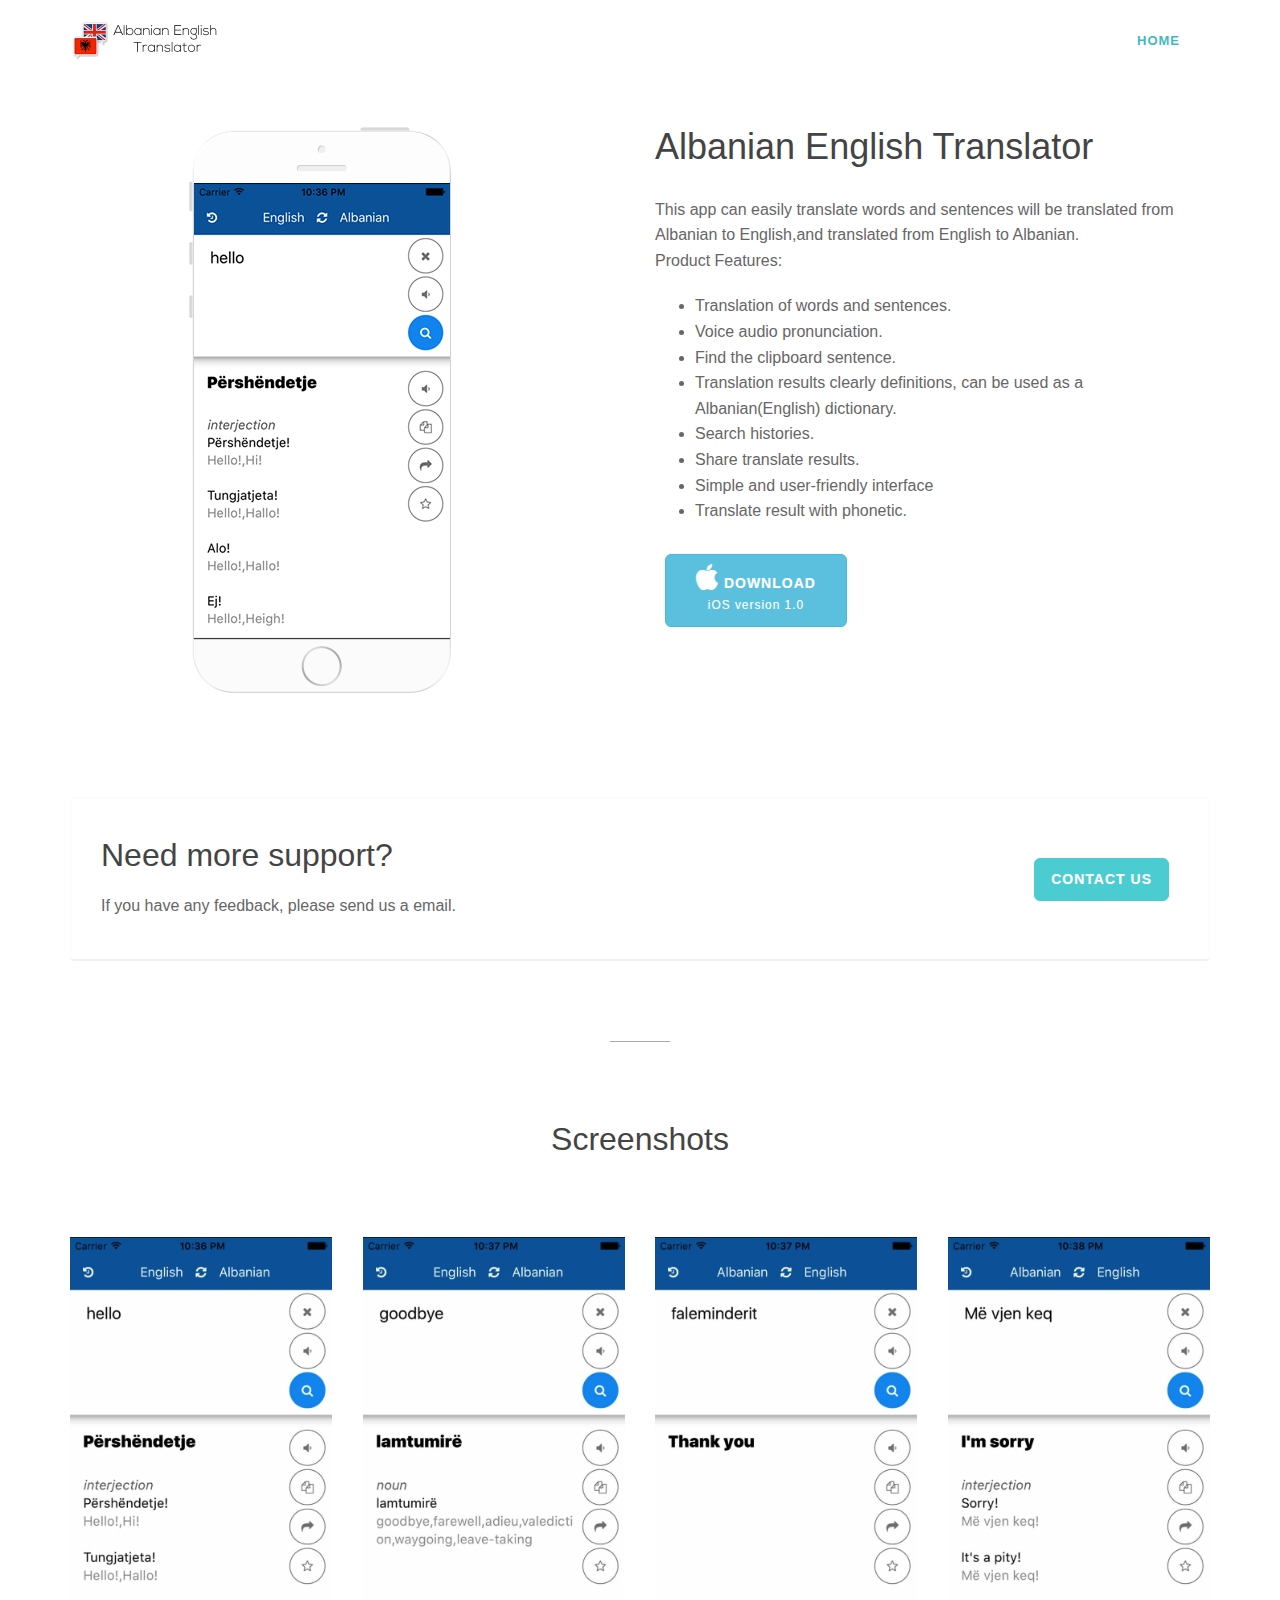
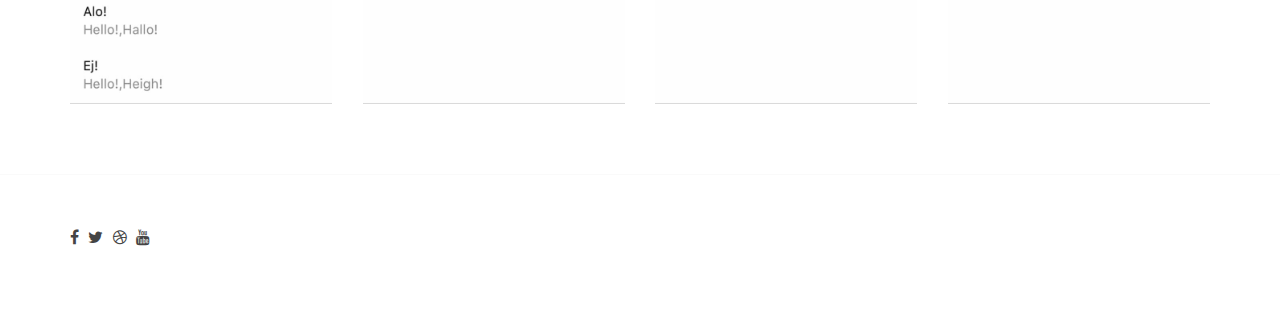
==== commit a89228ea: "11" ====
--- a/albanianenglish/index.html
+++ b/albanianenglish/index.html
@@ -7,19 +7,19 @@
     <meta name="description" content="">
     <meta name="author" content="">
 
-    <title>Appland landing page template for app</title>
-	
+    <title>iOS Translator Support Page</title>
+
     <!-- css -->
     <link href="css/bootstrap.min.css" rel="stylesheet" type="text/css">
     <link href="font-awesome/css/font-awesome.min.css" rel="stylesheet" type="text/css" />
-	<link href="css/nivo-lightbox.css" rel="stylesheet" />
-	<link href="css/nivo-lightbox-theme/default/default.css" rel="stylesheet" type="text/css" />
-	<link href="css/animate.css" rel="stylesheet" />
+    <link href="css/nivo-lightbox.css" rel="stylesheet" />
+    <link href="css/nivo-lightbox-theme/default/default.css" rel="stylesheet" type="text/css" />
+    <link href="css/animate.css" rel="stylesheet" />
     <link href="css/style.css" rel="stylesheet">
 
-	<!-- template skin -->
-	<link id="t-colors" href="color/default.css" rel="stylesheet">
-    
+    <!-- template skin -->
+    <link id="t-colors" href="color/default.css" rel="stylesheet">
+
     <!-- =======================================================
         Theme Name: Appland
         Theme URL: https://bootstrapmade.com/free-bootstrap-app-landing-page-template/
@@ -31,281 +31,293 @@
 <body id="page-top" data-spy="scroll" data-target=".navbar-custom">
 
 
-<div id="wrapper">
-	
-    <nav class="navbar navbar-custom" role="navigation">
-        <div class="container navigation">
-		
-            <div class="navbar-header page-scroll">
-                <button type="button" class="navbar-toggle" data-toggle="collapse" data-target=".navbar-main-collapse">
+    <div id="wrapper">
+
+        <nav class="navbar navbar-custom" role="navigation">
+            <div class="container navigation">
+
+                <div class="navbar-header page-scroll">
+                    <button type="button" class="navbar-toggle" data-toggle="collapse" data-target=".navbar-main-collapse">
                     <i class="fa fa-bars"></i>
                 </button>
-                <a class="navbar-brand" href="index.html">
-                    <img src="img/logo.png" alt="" width="150" height="40" />
-                </a>
-            </div>
-
-            <!-- Collect the nav links, forms, and other content for toggling -->
-            <div class="collapse navbar-collapse navbar-right navbar-main-collapse">
-			  <ul class="nav navbar-nav">
-				<li><div id="cart"></div></li>
-				<li class="active"><a href="#intro">Home</a></li>
-				<li><a href="#">Store location <span class="label label-danger">65</span></a> </li>
-
-			  </ul>
-            </div>
-            <!-- /.navbar-collapse -->
-
-        </div>
-        <!-- /.container -->
-    </nav>
-	
-	<!-- Section: intro -->
-    <section id="intro" class="intro">
-		<div class="intro-content">
-			<div class="container">
-				
-				<div class="row">
-					<div class="col-sm-6 col-md-6 col-lg-6">
-					<div class="wow fadeInDown" data-wow-offset="0" data-wow-delay="0.1s">
-						<img src="img/iphone.png" class="img-responsive" alt="" />
-
-					</div>
-					</div>
-					<div class="col-sm-6 col-md-6 col-lg-6 slogan">
-						<div class="wow fadeInUp" data-wow-duration="2s" data-wow-delay="0.2s">
-						<h2>App landing page template</h2>
-						<p>
-						Lorem ipsum dolor sit amet, tota senserit percipitur ius ut, usu et fastidii forensibus voluptatibus. His ei nihil feugait. Illum ludus abhorreant te vim
-						
-						</p>
-						<p>
-						Dicta fierent sea ne, no duo meis rebum facer, pri odio scripta tincidunt id. Per admodum inimicus iracundia ad
-						</p>
-						</div>
-						<div class="buttons">
-						<a href="#" class="btn btn-success btn-lg wow fadeInLeft" data-wow-duration="2s" data-wow-delay="0.2s"><i class="fa fa-android fa-2x"></i> Download<br /> <small>Android version 1.4</small></a>
-						<a href="#" class="btn btn-info btn-lg wow fadeInRight" data-wow-duration="3s" data-wow-delay="0.3s"><i class="fa fa-apple fa-2x"></i> Download <br /> <small>iOs version 1.4</small></a>
-						</div>
-						
-					</div>					
-				</div>		
-			</div>
-		</div>		
-    </section>
-	
-	<!-- /Section: intro -->
-	<div class="divider-short"></div>
-	
-    <section id="content1" class="home-section">
-	
-		<div class="container">
-			<div class="row text-center heading">
-				<h3>Awesome features</h3>
-			</div>
-			
-			
-			<div class="row">
-				<div class="col-md-6">
-					<div class="wow fadeInLeft" data-wow-delay="0.2s">
-						<img src="img/img-1.png" alt="" class="img-responsive" />
-					</div>
-				</div>
-				<div class="col-md-6">
-					<div class="wow fadeInRight" data-wow-delay="0.3s">
-						<div class="features">							
-							<i class="fa fa-check fa-2x circled bg-skin float-left"></i>
-							<h5>Modern interface</h5>
-							<p>
-							Lorem ipsum dolor sit amet, nec te mollis utroque honestatis, ut utamur molestiae vix, graecis eligendi ne.
-							</p>
-						</div>
-						<div class="features">							
-							<i class="fa fa-check fa-2x circled bg-skin float-left"></i>
-							<h5>Easy to use</h5>
-							<p>
-							Lorem ipsum dolor sit amet, nec te mollis utroque honestatis, ut utamur molestiae vix, graecis eligendi ne.
-							</p>
-						</div>
-						<div class="features">							
-							<i class="fa fa-check fa-2x circled bg-skin float-left"></i>
-							<h5>Free updates</h5>
-							<p>
-							Lorem ipsum dolor sit amet, nec te mollis utroque honestatis, ut utamur molestiae vix, graecis eligendi ne.
-							</p>
-						</div>
-					</div>
-				</div>
-			</div>
-		</div>
-
-	</section>
-	<!-- /Section: content -->
-	
-	<div class="divider-short"></div>
-	
-    <section id="content2" class="home-section">
-	
-		<div class="container">
-			<div class="row text-center heading">
-				<h3>More features</h3>
-			</div>
-			
-			
-			<div class="row">
-				<div class="col-md-6">
-					<div class="wow fadeInLeft" data-wow-delay="0.2s">
-						<p>
-						Lorem ipsum dolor sit amet, ipsum vocent reprimique ad eos, ludus option signiferumque an pro. Id case quaestio mei, an ipsum offendit vel, ex ius quis comprehensam. Eu per illud modus fabellas, eam an brute gubergren repudiandae.
-						</p>
-						<p>
-						Eam voluptua assentior ea, an eirmod sensibus scribentur vel. Elit nonumy indoctum per eu. Feugait omittantur ne qui, commodo invidunt ea nam
-						</p>
-						<div class="divider-short marginbot-30 margintop-30"></div>
-						<div class="features">							
-							<i class="fa fa-android fa-2x circled bg-skin float-left"></i>
-							<h5>Android application</h5>
-						</div>
-						<div class="features">							
-							<i class="fa fa-apple fa-2x circled bg-skin float-left"></i>
-							<h5>For Apple iOs</h5>
-						</div>
-						<div class="features">							
-							<i class="fa fa-windows fa-2x circled bg-skin float-left"></i>
-							<h5>Windows version</h5>
-						</div>
-					</div>
-				</div>
-				<div class="col-md-6">
-					<div class="wow fadeInRight" data-wow-delay="0.3s">
-						<img src="img/img-2.png" alt="" class="img-responsive" />
-					</div>
-				</div>
-
-			</div>
-		</div>
-
-	</section>
-	<!-- /Section: content -->
-	
-	<div class="divider-short"></div>
-    <section id="works" class="home-section text-center">
-		<div class="container">
-			<div class="row text-center heading">
-				<h3>Screenshots</h3>
-			</div>
-            <div class="row">
-                <div class="col-sm-12 col-md-12 col-lg-12" >
-
-                    <div class="row gallery-item">
-                        <div class="col-md-3">
-							<a href="img/works/1.jpg" title="This is an image title" data-lightbox-gallery="gallery1" data-lightbox-hidpi="img/works/1@2x.jpg">
-								<img src="img/works/1.jpg" class="img-responsive" alt="img">
-							</a>
-						</div>
-						<div class="col-md-3">
-							<a href="img/works/2.jpg" title="This is an image title" data-lightbox-gallery="gallery1" data-lightbox-hidpi="img/works/1@2x.jpg">
-								<img src="img/works/2.jpg" class="img-responsive" alt="img">
-							</a>
-						</div>
-						<div class="col-md-3">
-							<a href="img/works/3.jpg" title="This is an image title" data-lightbox-gallery="gallery1" data-lightbox-hidpi="img/works/1@2x.jpg">
-								<img src="img/works/3.jpg" class="img-responsive" alt="img">
-							</a>
-						</div>
-						<div class="col-md-3">
-							<a href="img/works/4.jpg" title="This is an image title" data-lightbox-gallery="gallery1" data-lightbox-hidpi="img/works/1@2x.jpg">
-								<img src="img/works/4.jpg" class="img-responsive" alt="img">
-							</a>
-						</div>
-					</div>
-	
-                </div>
-            </div>	
-		</div>
-	</section>
-
-
-	<section id="callaction" class="home-section paddingtop-40">	
-           <div class="container">
-				<div class="row">
-					<div class="col-md-12">
-						<div class="callaction">
-							<div class="row">
-								<div class="col-md-8">
-									<div class="wow fadeInUp" data-wow-delay="0.1s">
-									<div class="cta-text">
-									<h3>Need more advanced features?</h3>
-									<p>Lorem ipsum dolor sit amet consectetur adipiscing elit uisque interdum ante eget faucibus. </p>
-									</div>
-									</div>
-								</div>
-								<div class="col-md-4">
-									<div class="wow lightSpeedIn" data-wow-delay="0.1s">
-										<div class="cta-btn">
-										<a href="#" class="btn btn-skin btn-lg">Contact us</a>	
-										</div>
-									</div>
-								</div>
-							</div>
-						</div>
-					</div>
-				</div>
-            </div>
-	</section>	
-
-	<footer>
-	
-
-		<div class="sub-footer">
-		<div class="container">
-			<div class="row">
-				<div class="col-sm-6 col-md-6 col-lg-6">
-					<ul class="social">
-						<li><a href="#"><i class="fa fa-facebook"></i></a></li>
-						<li><a href="#"><i class="fa fa-twitter"></i></a></li>
-						<li><a href="#"><i class="fa fa-dribbble"></i></a></li>
-						<li><a href="#"><i class="fa fa-youtube"></i></a></li>
-					</ul>
-				
-					<div class="wow fadeInLeft" data-wow-delay="0.1s">
-					<div class="text-left">
-					<p>&copy;Copyright - Appland. All rights reserved.</p>
-					</div>
-					</div>
-				</div>
-				<div class="col-sm-6 col-md-6 col-lg-6">
-					<div class="wow fadeInRight" data-wow-delay="0.1s">
-    					<div class="text-right margintop-30">
-    						<div class="credits">
-                                <!-- 
+                    <a class="navbar-brand" href="index.html">
+                        <img src="img/logo.png" alt="" width="150" height="40" />
+                    </a>
+                </div>
+
+                <!-- Collect the nav links, forms, and other content for toggling -->
+                <div class="collapse navbar-collapse navbar-right navbar-main-collapse">
+                    <ul class="nav navbar-nav">
+                        <li>
+                            <div id="cart"></div>
+                        </li>
+                        <li class="active"><a href="#intro">Home</a></li>
+
+
+                    </ul>
+                </div>
+                <!-- /.navbar-collapse -->
+
+            </div>
+            <!-- /.container -->
+        </nav>
+
+        <!-- Section: intro -->
+        <section id="intro" class="intro">
+            <div class="intro-content">
+                <div class="container">
+
+                    <div class="row">
+                        <div class="col-sm-6 col-md-6 col-lg-6">
+                            <div class="wow fadeInDown" data-wow-offset="0" data-wow-delay="0.1s">
+                                <img src="img/iphone.png" class="img-responsive" alt="" />
+
+                            </div>
+                        </div>
+                        <div class="col-sm-6 col-md-6 col-lg-6 slogan">
+                            <div class="wow fadeInUp" data-wow-duration="2s" data-wow-delay="0.2s">
+                                <h2>Albanian English Translator</h2>
+                                <p>
+                                    This app can easily translate words and sentences will be translated from Albanian to English,and translated from English to Albanian.
+                                    <br /> Product Features:
+                                    <br>
+                                    <ul>
+                                        <li>Translation of words and sentences.</li>
+                                        <li>Voice audio pronunciation.</li>
+                                        <li>Find the clipboard sentence. </li>
+                                        <li>Translation results clearly definitions, can be used as a Albanian(English) dictionary.</li>
+                                        <li>Search histories. </li>
+                                        <li>Share translate results.</li>
+                                        <li>Simple and user-friendly interface </li>
+                                        <li>Translate result with phonetic.</li>
+                                    </ul>
+                                </p>
+
+                            </div>
+                            <div class="buttons">
+                                <!--<a href="#" class="btn btn-success btn-lg wow fadeInLeft" data-wow-duration="2s" data-wow-delay="0.2s"><i class="fa fa-android fa-2x"></i> Download<br /> <small>Android version 1.4</small></a>-->
+                                <a href="#" class="btn btn-info btn-lg wow fadeInRight" data-wow-duration="3s" data-wow-delay="0.3s"><i class="fa fa-apple fa-2x"></i> Download <br /> <small>iOS version 1.0</small></a>
+                            </div>
+
+                        </div>
+                    </div>
+                </div>
+            </div>
+        </section>
+
+        <!-- /Section: intro -->
+        <!--<div class="divider-short"></div>
+
+        <section id="content1" class="home-section">
+
+            <div class="container">
+                <div class="row text-center heading">
+                    <h3>Awesome features</h3>
+                </div>
+
+
+                <div class="row">
+                    <div class="col-md-6">
+                        <div class="wow fadeInLeft" data-wow-delay="0.2s">
+                            <img src="img/img-1.png" alt="" class="img-responsive" />
+                        </div>
+                    </div>
+                    <div class="col-md-6">
+                        <div class="wow fadeInRight" data-wow-delay="0.3s">
+                            <div class="features">
+                                <i class="fa fa-check fa-2x circled bg-skin float-left"></i>
+                                <h5>Modern interface</h5>
+                                <p>
+                                    Lorem ipsum dolor sit amet, nec te mollis utroque honestatis, ut utamur molestiae vix, graecis eligendi ne.
+                                </p>
+                            </div>
+                            <div class="features">
+                                <i class="fa fa-check fa-2x circled bg-skin float-left"></i>
+                                <h5>Easy to use</h5>
+                                <p>
+                                    Lorem ipsum dolor sit amet, nec te mollis utroque honestatis, ut utamur molestiae vix, graecis eligendi ne.
+                                </p>
+                            </div>
+                            <div class="features">
+                                <i class="fa fa-check fa-2x circled bg-skin float-left"></i>
+                                <h5>Free updates</h5>
+                                <p>
+                                    Lorem ipsum dolor sit amet, nec te mollis utroque honestatis, ut utamur molestiae vix, graecis eligendi ne.
+                                </p>
+                            </div>
+                        </div>
+                    </div>
+                </div>
+            </div>
+
+        </section>-->
+        <!-- /Section: content -->
+        <!--
+        <div class="divider-short"></div>
+
+        <section id="content2" class="home-section">
+
+            <div class="container">
+                <div class="row text-center heading">
+                    <h3>More features</h3>
+                </div>
+
+
+                <div class="row">
+                    <div class="col-md-6">
+                        <div class="wow fadeInLeft" data-wow-delay="0.2s">
+                            <p>
+                                Lorem ipsum dolor sit amet, ipsum vocent reprimique ad eos, ludus option signiferumque an pro. Id case quaestio mei, an ipsum offendit vel, ex ius quis comprehensam. Eu per illud modus fabellas, eam an brute gubergren repudiandae.
+                            </p>
+                            <p>
+                                Eam voluptua assentior ea, an eirmod sensibus scribentur vel. Elit nonumy indoctum per eu. Feugait omittantur ne qui, commodo invidunt ea nam
+                            </p>
+                            <div class="divider-short marginbot-30 margintop-30"></div>
+                            <div class="features">
+                                <i class="fa fa-android fa-2x circled bg-skin float-left"></i>
+                                <h5>Android application</h5>
+                            </div>
+                            <div class="features">
+                                <i class="fa fa-apple fa-2x circled bg-skin float-left"></i>
+                                <h5>For Apple iOs</h5>
+                            </div>
+                            <div class="features">
+                                <i class="fa fa-windows fa-2x circled bg-skin float-left"></i>
+                                <h5>Windows version</h5>
+                            </div>
+                        </div>
+                    </div>
+                    <div class="col-md-6">
+                        <div class="wow fadeInRight" data-wow-delay="0.3s">
+                            <img src="img/img-2.png" alt="" class="img-responsive" />
+                        </div>
+                    </div>
+
+                </div>
+            </div>
+
+        </section>
+		-->
+        <!-- /Section: content -->
+        <section id="callaction" class="home-section paddingtop-40">
+            <div class="container">
+                <div class="row">
+                    <div class="col-md-12">
+                        <div class="callaction">
+                            <div class="row">
+                                <div class="col-md-8">
+                                    <div class="wow fadeInUp" data-wow-delay="0.1s">
+                                        <div class="cta-text">
+                                            <h3>Need more support?</h3>
+                                            <p>If you have any feedback, please send us a email. </p>
+                                        </div>
+                                    </div>
+                                </div>
+                                <div class="col-md-4">
+                                    <div class="wow lightSpeedIn" data-wow-delay="0.1s">
+                                        <div class="cta-btn">
+                                            <a href="mailto:nightwish_htc@hotmail.com" class="btn btn-skin btn-lg">Contact us</a>
+                                        </div>
+                                    </div>
+                                </div>
+                            </div>
+                        </div>
+                    </div>
+                </div>
+            </div>
+        </section>
+        <div class="divider-short"></div>
+        <section id="works" class="home-section text-center">
+            <div class="container">
+                <div class="row text-center heading">
+                    <h3>Screenshots</h3>
+                </div>
+                <div class="row">
+                    <div class="col-sm-12 col-md-12 col-lg-12">
+
+                        <div class="row gallery-item">
+                            <div class="col-md-3">
+                                <a href="img/works/1.jpg" title="This is an image title" data-lightbox-gallery="gallery1" data-lightbox-hidpi="img/works/1@2x.jpg">
+                                    <img src="img/works/1.jpg" class="img-responsive" alt="img">
+                                </a>
+                            </div>
+                            <div class="col-md-3">
+                                <a href="img/works/2.jpg" title="This is an image title" data-lightbox-gallery="gallery1" data-lightbox-hidpi="img/works/1@2x.jpg">
+                                    <img src="img/works/2.jpg" class="img-responsive" alt="img">
+                                </a>
+                            </div>
+                            <div class="col-md-3">
+                                <a href="img/works/3.jpg" title="This is an image title" data-lightbox-gallery="gallery1" data-lightbox-hidpi="img/works/1@2x.jpg">
+                                    <img src="img/works/3.jpg" class="img-responsive" alt="img">
+                                </a>
+                            </div>
+                            <div class="col-md-3">
+                                <a href="img/works/4.jpg" title="This is an image title" data-lightbox-gallery="gallery1" data-lightbox-hidpi="img/works/1@2x.jpg">
+                                    <img src="img/works/4.jpg" class="img-responsive" alt="img">
+                                </a>
+                            </div>
+                        </div>
+
+                    </div>
+                </div>
+            </div>
+        </section>
+
+
+
+
+        <footer>
+
+
+            <div class="sub-footer">
+                <div class="container">
+                    <div class="row">
+                        <div class="col-sm-6 col-md-6 col-lg-6">
+                            <ul class="social">
+                                <li><a href="#"><i class="fa fa-facebook"></i></a></li>
+                                <li><a href="#"><i class="fa fa-twitter"></i></a></li>
+                                <li><a href="#"><i class="fa fa-dribbble"></i></a></li>
+                                <li><a href="#"><i class="fa fa-youtube"></i></a></li>
+                            </ul>
+
+                            <div class="wow fadeInLeft" data-wow-delay="0.1s">
+                                <div class="text-left">
+                                    <p>&copy;Copyright - 2017 huangtiancheng. All rights reserved.</p>
+                                </div>
+                            </div>
+                        </div>
+                        <div class="col-sm-6 col-md-6 col-lg-6">
+                            <div class="wow fadeInRight" data-wow-delay="0.1s">
+                                <div class="text-right margintop-30">
+                                    <div class="credits">
+                                        <!-- 
                                     All the links in the footer should remain intact. 
                                     You can delete the links only if you purchased the pro version.
                                     Licensing information: https://bootstrapmade.com/license/
                                     Purchase the pro version form: https://bootstrapmade.com/buy/?theme=Appland
                                 -->
-                                <a href="https://bootstrapmade.com/free-one-page-bootstrap-themes-website-templates/">One Page Bootstrap Themes</a> by <a href="https://bootstrapmade.com/">BootstrapMade</a>
-                            </div>
-    					</div>
-					</div>
-				</div>
-			</div>	
-		</div>
-		</div>
-	</footer>
-
-</div>
-<a href="#" class="scrollup"><i class="fa fa-angle-up active"></i></a>
-
-	<!-- Core JavaScript Files -->
-    <script src="js/jquery.min.js"></script>	 
+                                        <a href="https://bootstrapmade.com/free-one-page-bootstrap-themes-website-templates/">One Page Bootstrap Themes</a> by <a href="https://bootstrapmade.com/">BootstrapMade</a>
+                                    </div>
+                                </div>
+                            </div>
+                        </div>
+                    </div>
+                </div>
+            </div>
+        </footer>
+
+    </div>
+    <a href="#" class="scrollup"><i class="fa fa-angle-up active"></i></a>
+
+    <!-- Core JavaScript Files -->
+    <script src="js/jquery.min.js"></script>
     <script src="js/bootstrap.min.js"></script>
     <script src="js/jquery.easing.min.js"></script>
-	<script src="js/wow.min.js"></script>
-	<script src="js/jquery.scrollTo.js"></script>
-	<script src="js/nivo-lightbox.min.js"></script>
+    <script src="js/wow.min.js"></script>
+    <script src="js/jquery.scrollTo.js"></script>
+    <script src="js/nivo-lightbox.min.js"></script>
     <script src="js/custom.js"></script>
-    
+
 </body>
 
-</html>
+</html>--- a/albanianenglish/css/style.css
+++ b/albanianenglish/css/style.css
@@ -6,7 +6,6 @@
 */
 
 /* ==== Google font ==== */
-@import url('https://fonts.googleapis.com/css?family=Open+Sans:400,300,300italic,600,700,800|Lato:100,400,300,700');
 /* --- pe-icon-7-stroke --- */
 
 
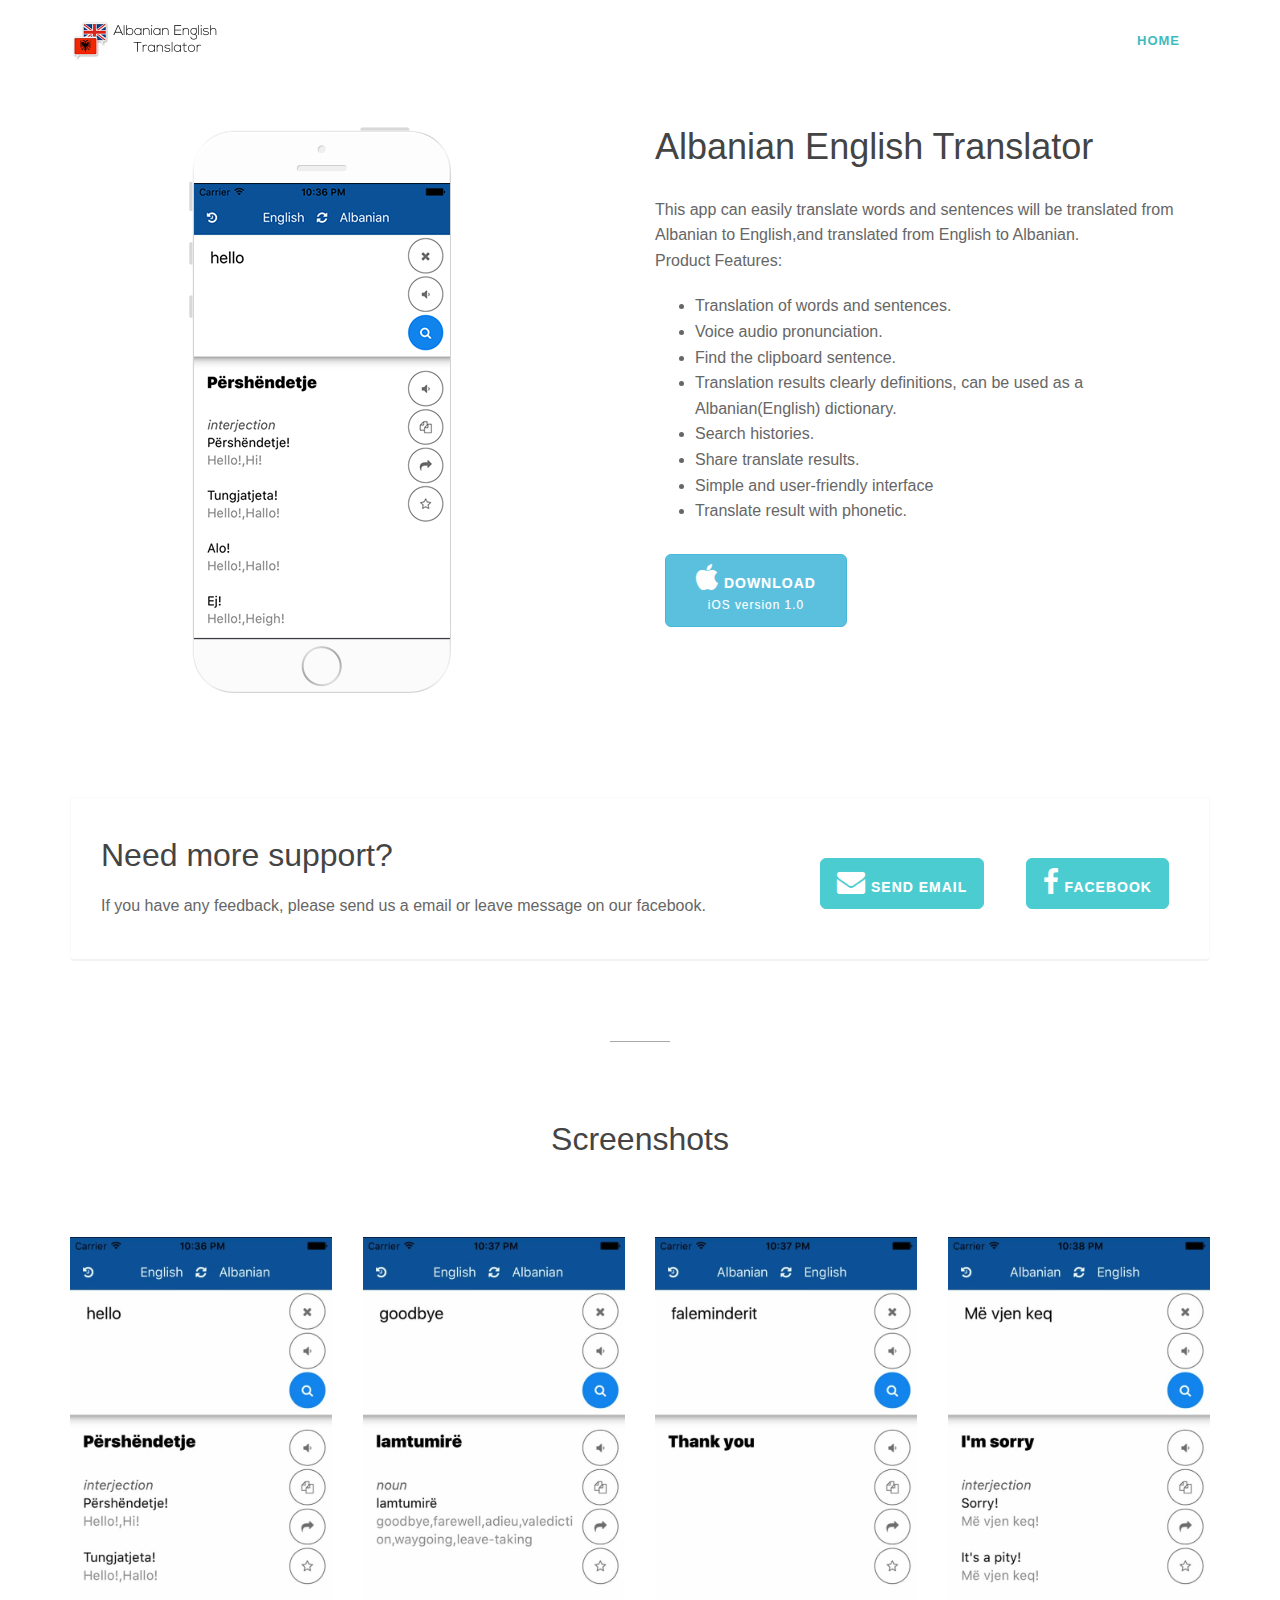
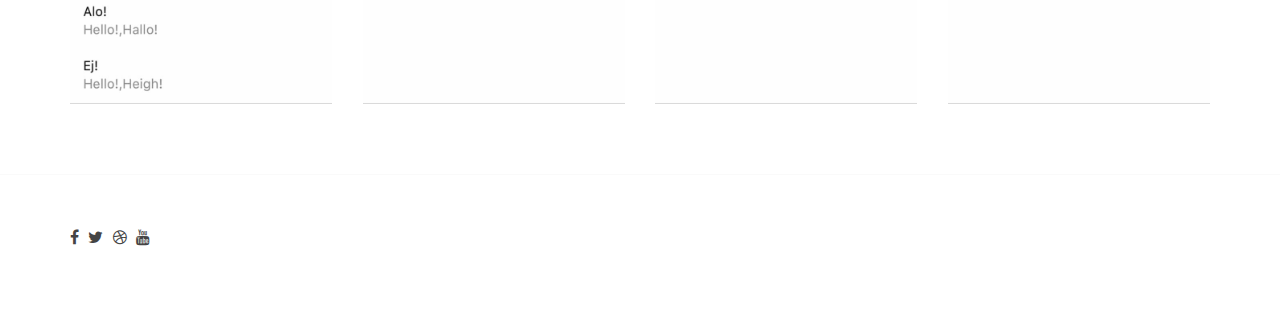
==== commit ad09b664: "1" ====
--- a/albanianenglish/index.html
+++ b/albanianenglish/index.html
@@ -209,16 +209,30 @@
                                     <div class="wow fadeInUp" data-wow-delay="0.1s">
                                         <div class="cta-text">
                                             <h3>Need more support?</h3>
-                                            <p>If you have any feedback, please send us a email. </p>
+                                            <p>If you have any feedback, please send us a email or leave message on our facebook. </p>
                                         </div>
                                     </div>
                                 </div>
                                 <div class="col-md-4">
-                                    <div class="wow lightSpeedIn" data-wow-delay="0.1s">
-                                        <div class="cta-btn">
-                                            <a href="mailto:nightwish_htc@hotmail.com" class="btn btn-skin btn-lg">Contact us</a>
+                                    <div class="row">
+                                        <div class="col-md-6">
+                                            <div class="wow lightSpeedIn" data-wow-delay="0.1s">
+                                                <div class="cta-btn">
+                                                    <a href="mailto:nightwish_htc@hotmail.com" class="btn btn-skin btn-lg"><i class="fa fa-envelope fa-2x"></i> Send Email</a>
+                                                </div>
+                                            </div>
+                                        </div>
+                                        <div class="col-md-6">
+                                            <div class="wow lightSpeedIn" data-wow-delay="0.1s">
+                                                <div class="cta-btn">
+                                                    <a href="https://www.facebook.com/Translator-App-on-IOS-1857322081217190" class="btn btn-skin btn-lg" target="_blank"><i class="fa fa-facebook fa-2x"></i> facebook</a>
+                                                </div>
+                                            </div>
                                         </div>
                                     </div>
+
+                                    <!--https://www.facebook.com/Translator-App-on-IOS-1857322081217190-->
+
                                 </div>
                             </div>
                         </div>
